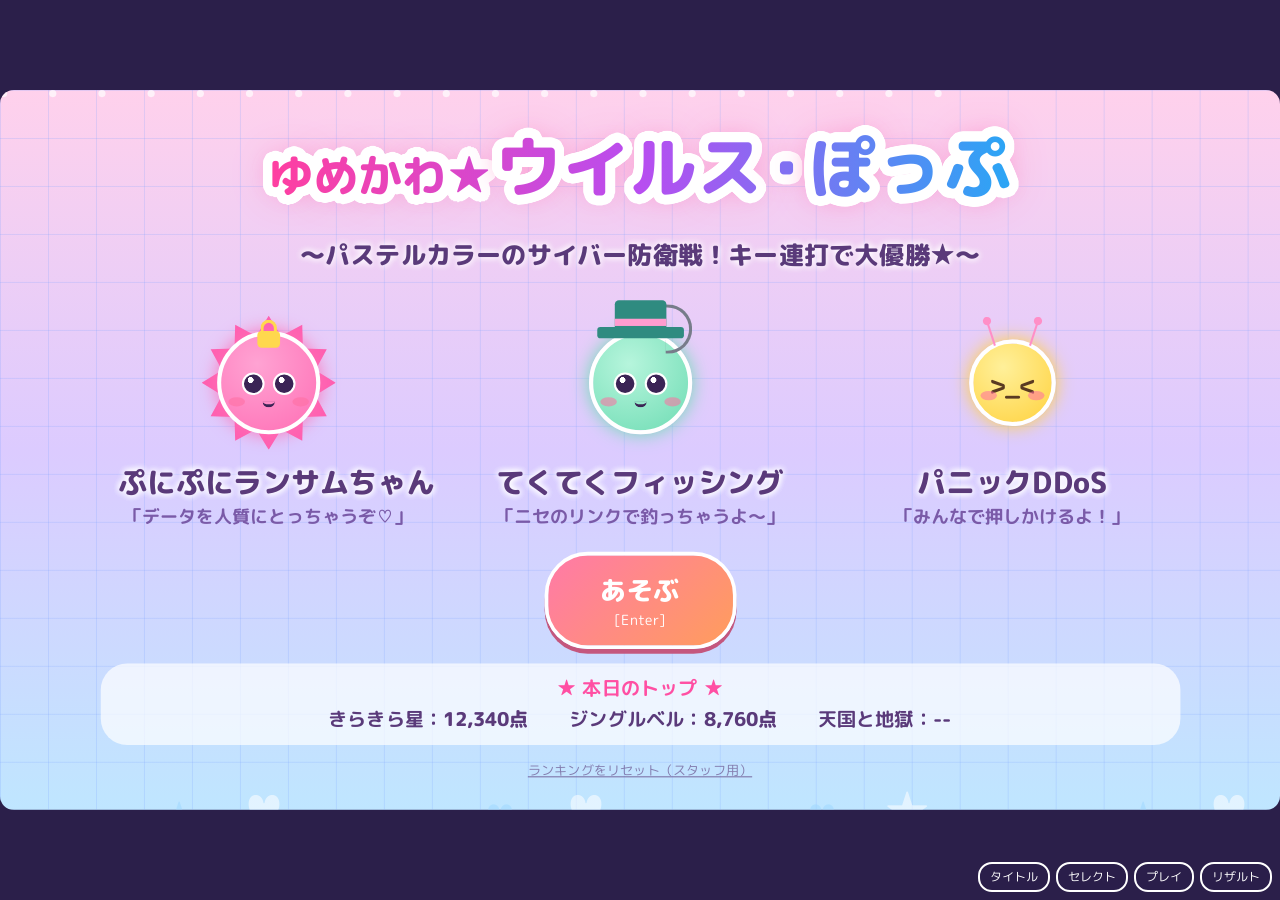
==== index.html @ fe8aefcf "indexのミスを修正しました" ====
<!DOCTYPE html>
<!--
  ============================================================
  ゆめかわ★ウイルス・ぽっぷ　画面モックアップ（動かない見本）
  ------------------------------------------------------------
  ・4つの画面（タイトル／セレクト／プレイ／リザルト）の骨組み。表示するのは1つだけ（class="on" の画面）。
  ・画面の id は仕様書 10.3 のとおり。担当ごとのファイルは仕様書 2.2 を参照。
  ・左上の【仮】ボタンで、画面を見比べられる（本番では screens.js が画面を切り替える）。
  ・プレイ画面の中身は見本（固定の絵）。本番では中山さんの view.js / game.js が作る。
  ・キャラ（ウイルス3体）は全画面で同じ形。HTMLの形と見た目は chara.css を参照。
  ============================================================
-->
<html lang="ja"><head><meta charset="utf-8"><meta name="viewport" content="width=device-width,initial-scale=1">
<title>ゆめかわ★ウイルス・ぽっぷ（モックアップ）</title>
<link rel="stylesheet" href="chara.css">
<link rel="stylesheet" href="style.css">
<link rel="stylesheet" href="result.css">
</head><body>

<!-- 【仮】モックアップ確認用の切り替えボタン（本番では削除） -->
<div id="mockbar">
 <button data-go="title">タイトル</button><button data-go="select">セレクト</button><button data-go="play">プレイ</button><button data-go="result">リザルト</button>
</div>

<!-- #app（外枠）の中に #stage（舞台 1067×600）があり、その中に4つの画面が重なっている -->
<div id="app"><div id="stage">

<!-- 背景に浮かぶハート・星（全画面共通。個々の要素は screens.js が作る） -->
<div id="fl"></div>

<!-- タイトル画面：最初に表示される。Enter／あそぶボタンでセレクト画面へ -->
<section id="title" class="scr on">
 <div class="ttl"><span class="bk" aria-hidden="true"><small>ゆめかわ★</small>ウイルス<i>・</i>ぽっぷ</span><span class="fr"><small>ゆめかわ★</small>ウイルス<i>・</i>ぽっぷ</span></div>
 <p class="sub2">〜パステルカラーのサイバー防衛戦！キー連打で大優勝★〜</p>
 <div class="chars">
  <div class="cc"><div class="ch"><i class="stars"></i><div class="fc c0"><i class="lk"></i><i class="e"></i><i class="e r"></i><i class="bl"></i><i class="bl r"></i><i class="m"></i></div></div>
   <div class="nm">ぷにぷにランサムちゃん</div><div class="qt">「データを人質にとっちゃうぞ♡」</div></div>
  <div class="cc"><div class="ch"><div class="fc c1"><i class="hk"></i><i class="cr"></i><i class="br"></i><i class="e"></i><i class="e r"></i><i class="bl"></i><i class="bl r"></i><i class="m"></i></div></div>
   <div class="nm">てくてくフィッシング</div><div class="qt">「ニセのリンクで釣っちゃうよ〜」</div></div>
  <div class="cc"><div class="ch"><div class="fc c2"><i class="an"></i><i class="an r"></i><i class="xx">&gt;_&lt;</i><i class="bl"></i><i class="bl r"></i></div></div>
   <div class="nm">パニックDDoS</div><div class="qt">「みんなで押しかけるよ！」</div></div>
 </div>
 <button class="btn hot" id="go">あそぶ <small>[Enter]</small></button>
 <!-- 本日のトップ：曲ごとに1行。記録がない曲は「--」（以下は見本の数字） -->
 <div id="today">
  <h3>★ 本日のトップ ★</h3>
  <div class="tr"><span>きらきら星：<em>12,340点</em></span><span>ジングルベル：<em>8,760点</em></span><span>天国と地獄：<em>--</em></span></div>
 </div>
 <button class="sm" id="rst">ランキングをリセット（スタッフ用）</button>
</section>

<!-- 曲選択画面：曲カード（#cards）は SONGS から自動で作る予定。以下は見本 -->
<section id="select" class="scr">
 <button class="back" id="sback">← タイトルへ <small>[Esc]</small></button>
 <h2 class="hd">きょくをえらんでね</h2>
 <div id="cards">
  <div class="card on" data-i="0">
   <div class="scn"><b style="background:#3fbf7f">1</b>きらきら星</div>
   <div class="slot"><div class="ch"><div class="fc c2"><i class="an"></i><i class="an r"></i><i class="xx">&gt;_&lt;</i><i class="bl"></i><i class="bl r"></i></div></div></div>
   <div class="srow"><span class="sstar" style="color:#3fbf7f">★☆☆☆☆</span><span class="slb" style="background:#3fbf7f">やさしい</span></div>
   <div class="sinfo">2レーン／約29秒</div>
   <div class="skey">キー：F J</div>
  </div>
  <div class="card" data-i="1">
   <div class="scn"><b style="background:#e0a000">2</b>ジングルベル</div>
   <div class="slot"><div class="ch"><div class="fc c1 santa"><i class="hk"></i><i class="cr"></i><i class="br"></i><i class="e"></i><i class="e r"></i><i class="bl"></i><i class="bl r"></i><i class="m"></i></div></div></div>
   <div class="srow"><span class="sstar" style="color:#e0a000">★★★☆☆</span><span class="slb" style="background:#e0a000">ふつう</span></div>
   <div class="sinfo">4レーン／約40秒</div>
   <div class="skey">キー：D F J K</div>
  </div>
  <div class="card" data-i="2">
   <div class="scn"><b style="background:#ff3b6b">3</b>天国と地獄</div>
   <div class="slot"><div class="ch"><i class="stars"></i><div class="fc c0"><i class="lk"></i><i class="e"></i><i class="e r"></i><i class="bl"></i><i class="bl r"></i><i class="m"></i></div></div></div>
   <div class="srow"><span class="sstar" style="color:#ff3b6b">★★★★★</span><span class="slb" style="background:#ff3b6b">げきむず</span></div>
   <div class="sinfo">4レーン／約42秒</div>
   <div class="skey">キー：D F J K</div>
  </div>
 </div>
 <div class="tip">上から落ちてくるウイルスが、下のラインに重なった瞬間にキーを叩いて撃退！<br>見逃すとサーバーHP（ハート）が減るよ。0になったらサーバーダウン…！</div>
 <p class="hint">← → で選んで Enter ／ <kbd>1</kbd>〜<kbd>3</kbd>キーですぐスタート（Esc：タイトルへ）</p>
</section>

<!-- プレイ画面：レーンとウイルス（#lanes, #field）と、スコアなどの表示（#hud）。以下は見本（固定の絵） -->
<div id="play" class="scr">
 <div id="lanes">
  <div class="jl"></div>
  <div class="lane" style="left:313.5px"></div>
  <div class="rc" style="left:328.5px;--c:#ff8fc7"></div>
  <div class="kl" style="left:340.5px">D</div>
  <div class="lane" style="left:423.5px"></div>
  <div class="rc f" style="left:438.5px;--c:#4fd8ff"></div>
  <div class="kl" style="left:450.5px">F</div>
  <div class="lane" style="left:533.5px"></div>
  <div class="rc" style="left:548.5px;--c:#9ff2d0"></div>
  <div class="kl" style="left:560.5px">J</div>
  <div class="lane" style="left:643.5px"></div>
  <div class="rc" style="left:658.5px;--c:#ffe66b"></div>
  <div class="kl" style="left:670.5px">K</div>
 </div>
 <div id="field">
  <!-- ウイルス1体＝ .v（位置）の中に、タイトル画面と同じキャラ（.ch）を入れる。view.js の mkVirus が作る -->
  <div class="v" style="transform:translate(368.5px,150px)"><div class="ch"><i class="stars"></i><div class="fc c0"><i class="lk"></i><i class="e"></i><i class="e r"></i><i class="bl"></i><i class="bl r"></i><i class="m"></i></div></div></div>
  <div class="v" style="transform:translate(478.5px,330px)"><div class="ch"><div class="fc c1"><i class="hk"></i><i class="cr"></i><i class="br"></i><i class="e"></i><i class="e r"></i><i class="bl"></i><i class="bl r"></i><i class="m"></i></div></div></div>
  <div class="v" style="transform:translate(588.5px,90px)"><div class="ch"><div class="fc c2"><i class="an"></i><i class="an r"></i><i class="xx">&gt;_&lt;</i><i class="bl"></i><i class="bl r"></i></div></div></div>
  <div class="v" style="transform:translate(698.5px,250px)"><div class="ch"><i class="stars"></i><div class="fc c0"><i class="lk"></i><i class="e"></i><i class="e r"></i><i class="bl"></i><i class="bl r"></i><i class="m"></i></div></div></div>
  <div class="v" style="transform:translate(368.5px,440px)"><div class="ch"><div class="fc c1"><i class="hk"></i><i class="cr"></i><i class="br"></i><i class="e"></i><i class="e r"></i><i class="bl"></i><i class="bl r"></i><i class="m"></i></div></div></div>
 </div>
 <div id="hud">
  <div class="hp1" id="hl">
   <div id="sn">天国と地獄</div>
   <div class="lb">SCORE</div><div id="sc">12,340</div>
   <div id="cb">12 COMBO</div>
  </div>
  <div class="hp1" id="hr">
   <div id="hpl">サーバーHP</div>
   <div id="hp"><i>♥</i><i>♥</i><i>♥</i><i>♥</i><i>♥</i><i>♥</i><i>♥</i><i class="off">♥</i><i class="off">♥</i><i class="off">♥</i></div>
   <div id="tm">のこり 0:22</div>
   <div id="bar"><i id="bi" style="width:45%"></i></div>
  </div>
  <div id="jd" style="color:#ff4fa3">大優勝！</div>
  <div id="rd"></div>
  <div class="esc">Esc：やめる</div>
 </div>
</div>

<!-- リザルト画面：左に認定証（.cert）と豆知識（#tip）、右にランキング（#rl）。見た目は result.css -->
<section id="result" class="scr">
 <button class="back" id="rback">← タイトルへ</button>
 <div class="rleft">
  <div class="cert"><div class="in">
   <h2>ゆめかわサイバーアナリスト認定証</h2>
   <p id="rn">天国と地獄</p>
   <div class="rank" id="rk">ランク S</div>
   <p id="rcm">超大優勝★</p>
   <p id="rt">防衛率 98%</p>
   <p id="rs">スコア 12,340 点</p>
   <p id="rm">最大コンボ 41</p>
   <div class="ft">
    <div class="deco"><div class="slot"><div class="ch"><i class="stars"></i><div class="fc c0"><i class="lk"></i><i class="e"></i><i class="e r"></i><i class="bl"></i><i class="bl r"></i><i class="m"></i></div></div></div><div class="slot"><div class="ch"><div class="fc c1"><i class="hk"></i><i class="cr"></i><i class="br"></i><i class="e"></i><i class="e r"></i><i class="bl"></i><i class="bl r"></i><i class="m"></i></div></div></div><div class="slot"><div class="ch"><div class="fc c2"><i class="an"></i><i class="an r"></i><i class="xx">&gt;_&lt;</i><i class="bl"></i><i class="bl r"></i></div></div></div></div>
    <div class="stamp">認定</div>
   </div>
   <p id="rday">2026年10月8日　学園祭サイバー防衛本部</p>
  </div></div>
  <!-- 【できれば】豆知識：tips.js の TIPS から1つを選んで表示する（仕様書 3.5、8.4） -->
  <div id="tip"><h3>💡 セキュリティ豆知識</h3><p id="tipt">パスワードは、サイトごとに別のものにしよう。1つもれても、ほかのサイトは守れるよ。</p></div>
 </div>
 <div class="rside">
  <h2 id="rh">防衛成功！</h2>
  <div class="rlbox">
   <h3>この曲のランキング</h3>
   <ol id="rl">
    <li><b>1</b><span class="rnm">ぽっぷ</span><span>12,880点</span><span>99%</span></li>
    <li><b>2</b><span class="rnm">ゆめかわ</span><span>12,500点</span><span>98%</span></li>
    <li class="me"><b>3</b><span class="rnm"><input id="nm" maxlength="6" placeholder="なまえ" value="みゆ"></span><span>12,340点</span><span>98%</span></li>
    <li><b>4</b><span class="rnm">ななし</span><span>11,020点</span><span>95%</span></li>
    <li><b>5</b><span class="rnm">みく</span><span>9,870点</span><span>90%</span></li>
    <li><b>6</b><span class="rnm">ウイルス</span><span>8,120点</span><span>84%</span></li>
    <li><b>7</b><span class="rnm">ななし</span><span>7,400点</span><span>80%</span></li>
    <li><b>8</b><span class="rnm">たろう</span><span>6,500点</span><span>72%</span></li>
    <li><b>9</b><span class="rnm">ななし</span><span>5,210点</span><span>66%</span></li>
    <li><b>10</b><span class="rnm">はな</span><span>4,030点</span><span>58%</span></li>
   </ol>
   <!-- 【できれば】名前の入力：10位以内に入ったときだけ表示する（仕様書 3.5） -->
   <p id="nmh">ランクイン！ なまえを入れて Enter（6文字まで）<br>そのまま Enter で「ななし」になるよ</p>
  </div>
  <div class="row">
   <button class="btn hot" id="again">もういちどあそぶ <small>[Enter]</small></button>
   <button class="btn" id="home">きょくをえらぶ <small>[Esc]</small></button>
  </div>
  <p class="snap">スマホで撮って記念にしてね📷</p>
 </div>
</section>

</div></div>

<!-- JavaScript：読み込む順番は仕様書 2.2 のとおり（screens.js が最後） -->
<script src="charts.js"></script>
<script src="ranking.js"></script>
<script src="tips.js"></script>
<script src="audio.js"></script>
<script src="view.js"></script>
<script src="game.js"></script>
<script src="screens.js"></script>
</body></html>
---- chara.css ----
/* ============================================================
   chara.css（松井）　キャラ（ウイルス3体）の見た目。全画面で共通
   ------------------------------------------------------------
   ・タイトル、セレクト、プレイ、リザルトの4画面で、同じキャラを使う（仕様書 6章）。
   ・HTMLの形（3種類とも、この形をコピーして使う）：
       ランサムちゃん：<div class="ch"><i class="stars"></i><div class="fc c0"><i class="lk"></i><i class="e"></i><i class="e r"></i><i class="bl"></i><i class="bl r"></i><i class="m"></i></div></div>
       フィッシング　：<div class="ch"><div class="fc c1"><i class="hk"></i><i class="cr"></i><i class="br"></i><i class="e"></i><i class="e r"></i><i class="bl"></i><i class="bl r"></i><i class="m"></i></div></div>
       DDoS　　　　　：<div class="ch"><div class="fc c2"><i class="an"></i><i class="an r"></i><i class="xx">&gt;_&lt;</i><i class="bl"></i><i class="bl r"></i></div></div>
       ※ フィッシングは class="fc c1 santa" にすると、サンタの帽子になる。
   ・大きさは --s（倍率）で変える。.ch は 130×130 の箱で、その中心に顔が来る。
   ・※ キャラの部品のクラス名（.e .bl .m .lk .cr .br .hk .an .xx）は、他の場所では使わない（見た目が混ざる）。
   ============================================================ */

/* キャラ1体の箱（130×130）。中心に顔を置き、上下にゆらゆら動く（bob）。--s で大きさを変える */
.ch{--s:1;position:relative;width:130px;height:130px;display:grid;place-items:center;scale:var(--s);animation:bob 2.4s ease-in-out infinite}
@keyframes bob{50%{transform:translateY(-8px)}}

/* 小さく並べるとき用の枠（セレクト画面のカード、認定証の飾り）。--w が枠の大きさ。中の .ch を枠の中心に置く */
.slot{--w:76px;position:relative;flex:none;width:var(--w);height:var(--w)}
.slot .ch{position:absolute;left:50%;top:50%;margin:-65px 0 0 -65px}

/* 顔の共通部分（丸・白い縁・光）。色は .c0 .c1 .c2 の --c1 --c2 で変える。中の i 要素が目・ほほ・口になる */
.fc{position:relative;width:100px;height:100px;border-radius:50%;border:4px solid #fff;background:radial-gradient(circle at 38% 30%,var(--c1),var(--c2));box-shadow:0 0 18px var(--c2)}
.fc i{position:absolute;display:block;font-style:normal}
.fc .e{top:36px;left:20px;width:22px;height:22px;border-radius:50%;border:2px solid #fff;background:radial-gradient(circle at 36% 30%,#fff 0 16%,transparent 18%),#3b2455}
.fc .e.r{left:auto;right:20px}
.fc .bl{top:60px;left:7px;width:16px;height:9px;border-radius:50%;background:rgba(255,110,160,.55)}
.fc .bl.r{left:auto;right:7px}
.fc .m{left:50%;top:64px;width:12px;height:6px;margin-left:-6px;border-bottom:3px solid #3b2455;border-radius:0 0 12px 12px}
.c0{--c1:#ffa3d3;--c2:#ff6fb5}.c1{--c1:#b6f5dc;--c2:#6fdcb4}.c2{--c1:#fff09a;--c2:#ffd23f}

/* ランサムちゃん：後ろのトゲ（星形）と、頭の上の鍵 */
.stars{position:absolute;left:50%;top:50%;width:130px;height:130px;margin:-65px 0 0 -65px;background:#ff5fb0;animation:spin 14s linear infinite;
  clip-path:polygon(100.0% 50.0%,84.8% 59.3%,93.3% 75.0%,75.5% 75.5%,75.0% 93.3%,59.3% 84.8%,50.0% 100.0%,40.7% 84.8%,25.0% 93.3%,24.5% 75.5%,6.7% 75.0%,15.2% 59.3%,0.0% 50.0%,15.2% 40.7%,6.7% 25.0%,24.5% 24.5%,25.0% 6.7%,40.7% 15.2%,50.0% 0.0%,59.3% 15.2%,75.0% 6.7%,75.5% 24.5%,93.3% 25.0%,84.8% 40.7%)}
@keyframes spin{to{transform:rotate(360deg)}}
.lk{left:50%;top:-4px;width:22px;height:16px;margin-left:-11px;background:#ffd84d;border-radius:4px}
.lk::before{content:"";position:absolute;left:3px;top:-11px;width:10px;height:11px;border:3px solid #ffd84d;border-bottom:0;border-radius:8px 8px 0 0}

/* フィッシング：帽子（.cr 上の部分、.br つば）と、釣り針（.hk） */
.cr{left:50%;top:-34px;width:50px;height:30px;margin-left:-25px;background:#2f8b80;border-radius:4px 4px 0 0}
.cr::after{content:"";position:absolute;left:0;right:0;bottom:5px;height:7px;background:#ff9ccf}
.br{left:50%;top:-8px;width:84px;height:11px;margin-left:-42px;background:#2f8b80;border-radius:3px}
.hk{left:50%;top:-30px;margin-left:24px;width:26px;height:48px;border:3px solid #777c8a;border-left:0;border-radius:0 24px 24px 0}

/* フィッシングの季節の帽子：.fc に santa を足すと、帽子がサンタの帽子になる（ジングルベルのカードと、ジングルベルのプレイ中に使う） */
.santa .br{top:-2px;box-shadow:0 2px 3px rgba(150,40,80,.25);width:88px;height:14px;margin-left:-44px;background:#fff;border-radius:8px}
.santa .cr{top:-36px;width:56px;height:38px;margin-left:-30px;background:linear-gradient(#ff6f8e,#e8335a);border-radius:0;clip-path:polygon(0 100%,100% 100%,75% 0)}
.santa .cr::after{display:none}
.santa .br::after{content:"";position:absolute;left:49px;top:-41px;width:14px;height:14px;border-radius:50%;background:#fff}

/* DDoS：少し小さい顔、触角（.an）、＞_＜の顔（.xx） */
.c2.fc{width:84px;height:84px}
.an{top:-22px;left:20px;width:2px;height:24px;background:#ff8fc7;transform-origin:bottom;transform:rotate(-18deg)}
.an::before{content:"";position:absolute;left:-3px;top:-5px;width:8px;height:8px;border-radius:50%;background:#ff8fc7}
.an.r{left:auto;right:20px;transform:rotate(18deg)}
.xx{left:0;right:0;top:22px;text-align:center;font-size:24px;font-weight:900;color:#5a3a22}
.c2.fc .bl{top:46px}
---- style.css ----
/* ============================================================
   style.css（松井）　全体・タイトル・曲選択・プレイ画面の見た目
   ------------------------------------------------------------
   ・リザルト画面（認定証）の見た目は result.css（岡野）に書く。
   ・元になったのは index_3songs.html の <style>。
   ============================================================ */
/* フォント：丸ゴシックの「M PLUS Rounded 1c」を fonts/ に同梱（ネットなしでも表示できる。ライセンスは fonts/OFL.txt）。
   太さは3種類：400（ふつう）、700（太字）、800（極太。900を指定したときもこれを使う） */
@font-face{font-family:"Yumekawa";src:url(fonts/MPLUSRounded1c-Regular.woff2) format("woff2");font-weight:400}
@font-face{font-family:"Yumekawa";src:url(fonts/MPLUSRounded1c-Bold.woff2) format("woff2");font-weight:700}
@font-face{font-family:"Yumekawa";src:url(fonts/MPLUSRounded1c-ExtraBold.woff2) format("woff2");font-weight:800 900}
/* CSS変数：よく使う色を名前で登録（--pk=ピンク、--bl=水色、--ink=文字色、--hy=判定ラインの高さ） */
:root{--pk:#ff8fc7;--bl:#4fd8ff;--ink:#5a3a7a;--hy:500px}
*{box-sizing:border-box}
/* ページ全体：余白をなくし、画面いっぱいに。body は grid で中身を中央に置く */
html,body{margin:0;height:100%;background:#2b1f4a;font-family:"Yumekawa","Hiragino Maru Gothic ProN","Yu Gothic UI",Meiryo,sans-serif;color:var(--ink)}
body{display:grid;place-items:center}
/* #app：ゲーム全体の外枠。大きさは JavaScript の fit() が、画面に合わせて設定する */
#app{position:relative;overflow:hidden;border-radius:14px}
/* #stage：ゲームの「舞台」。内部サイズは 1067×600（16:9）で作り、transform:scale() で画面に合わせて拡大縮小する。font-size は文字サイズの基準 */
#stage{position:absolute;left:0;top:0;width:1067px;height:600px;transform-origin:0 0;font-size:18px;overflow:hidden;background:linear-gradient(rgba(120,160,255,.22) 1px,transparent 1px) 0 0/40px 40px,linear-gradient(90deg,rgba(120,160,255,.22) 1px,transparent 1px) 0 0/40px 40px,linear-gradient(180deg,#ffd1ec,#dccbff 50%,#bfe6ff)}
/* --- ゲーム画面 --- */
/* 背景のキラキラ（小さな白い点）。fall アニメーションで上から下へ流れ続ける */
.spk{position:absolute;width:6px;height:6px;border-radius:50%;background:#fff;opacity:.7;animation:fall linear infinite}
@keyframes fall{from{transform:translateY(-10px)}to{transform:translateY(610px)}}
/* レーン（ウイルスが落ちる縦の帯）。水色の縦線で区切る */
.lane{position:absolute;top:0;bottom:0;width:110px;background:rgba(255,255,255,.38);border:0 solid #6fd8ff;border-width:0 2px;box-shadow:0 0 10px rgba(111,216,255,.6)}
/* 判定ライン（ピンクの横線）と、判定リング（レーンごとの色の輪）。押したとき .f が付くと、色で塗りつぶされて大きくなる */
.jl{position:absolute;left:313px;width:441px;top:calc(var(--hy) - 3px);height:6px;border-radius:3px;background:#ff66b0;box-shadow:0 0 8px #ff66b0}
.rc{position:absolute;top:calc(var(--hy) - 40px);left:15px;width:80px;height:80px;border-radius:50%;border:6px solid var(--c);background:transparent;box-shadow:0 0 8px var(--c)}
.rc.f{background:var(--c);transform:scale(1.15)}
/* 押すキーの名前（判定リングの下の白い札） */
.kl{position:absolute;top:calc(var(--hy) + 52px);width:56px;height:36px;border-radius:12px;background:#fff;font-size:24px;font-weight:800;line-height:36px;text-align:center;color:#6a3fb0}
.esc{position:absolute;left:20px;bottom:10px;font-size:14px;font-weight:700;color:#7a5aa8}
/* HUD：左の札（曲名・スコア・コンボ）と、右の札（サーバーHP・のこり時間） */
#hud{position:absolute;inset:0;pointer-events:none;font-weight:800}
.hp1{position:absolute;padding:12px 18px;border-radius:22px;background:rgba(255,255,255,.75);text-align:center}
#hl{left:16px;top:16px;width:215px}
#hr{right:16px;top:16px;width:235px}
#sn{font-size:16px;color:#8a5cf0}
.lb{font-size:15px;color:#ff4fa3;margin-top:6px}
#sc{font-size:34px;line-height:1.1;color:#3b2455}
#cb{font-size:20px;color:#6a3fb0;margin-top:4px}
#hpl{font-size:16px;color:#ff4fa3}
#hp{display:grid;grid-template-columns:repeat(5,1fr);margin:4px 0;font-size:30px;line-height:1.15;color:#ff4fa3}
#hp i{font-style:normal}
#hp i.off{color:rgba(255,160,200,.35)}
#tm{font-size:20px;color:#3b2455}
#bar{height:12px;margin-top:6px;border-radius:6px;background:rgba(180,150,230,.3);overflow:hidden}
#bar i{display:block;height:100%;width:0;border-radius:6px;background:#8a5cf0}
/* 判定テキスト（大優勝！など）。普段は透明。.pop クラスが付くと pop アニメーションで上に浮かんで消える */
#jd{position:absolute;left:0;right:0;top:250px;text-align:center;font-size:44px;opacity:0;text-shadow:3.0px 0.0px 0 #fff,2.9px 0.8px 0 #fff,2.6px 1.5px 0 #fff,2.1px 2.1px 0 #fff,1.5px 2.6px 0 #fff,0.8px 2.9px 0 #fff,0.0px 3.0px 0 #fff,-0.8px 2.9px 0 #fff,-1.5px 2.6px 0 #fff,-2.1px 2.1px 0 #fff,-2.6px 1.5px 0 #fff,-2.9px 0.8px 0 #fff,-3.0px 0.0px 0 #fff,-2.9px -0.8px 0 #fff,-2.6px -1.5px 0 #fff,-2.1px -2.1px 0 #fff,-1.5px -2.6px 0 #fff,-0.8px -2.9px 0 #fff,-0.0px -3.0px 0 #fff,0.8px -2.9px 0 #fff,1.5px -2.6px 0 #fff,2.1px -2.1px 0 #fff,2.6px -1.5px 0 #fff,2.9px -0.8px 0 #fff}
#jd.pop{animation:pop .6s ease-out}
@keyframes pop{from{opacity:1;transform:translateY(0)}to{opacity:0;transform:translateY(-24px)}}
#rd{position:absolute;left:0;right:0;top:290px;text-align:center;font-size:30px;text-shadow:0 0 4px #fff,0 0 4px #fff}
/* ヒット演出の粒。--dx / --dy（飛ぶ距離）を JavaScript から渡し、burst アニメーションで広がって消える */
.p{position:absolute;width:10px;height:10px;border-radius:50%;background:var(--c);animation:burst .5s ease-out forwards}
@keyframes burst{to{transform:translate(var(--dx),var(--dy)) scale(.2);opacity:0}}
/* --- プレイ画面のウイルス --- */
/* ウイルス1体分の入れ物。大きさ0の点にして、位置は transform:translate() で動かす（view.js の mkVirus が作る）。
   中身はタイトル画面と同じキャラ（chara.css）。.ch（130×130）を点の中心に置き、--s で小さくする */
.v{position:absolute;left:0;top:0;width:0;height:0;will-change:transform}
.v .ch{position:absolute;left:-65px;top:-65px;--s:.62}
/* --- 画面 --- */
/* 画面（タイトル／リザルト）の共通スタイル。普段は display:none で隠し、.on が付いた画面だけ表示する（show() が切り替える） */
.scr{position:absolute;inset:0;display:none;flex-direction:column;align-items:center;justify-content:center;gap:11px;text-align:center;z-index:1}
.scr.on{display:flex}
h1{margin:0;font-size:47px;line-height:1.1;color:#fff;-webkit-text-stroke:3px var(--pk);paint-order:stroke fill;text-shadow:4px 4px 0 var(--bl)}
p{margin:0}.sub{font-weight:700}
.row{display:flex;gap:18px;align-items:stretch;justify-content:center}
/* ボタンの見た目（ピンクのグラデーション）。.hot を付けるとオレンジ系になる */
.btn{font:inherit;font-weight:800;color:#fff;border:3px solid #fff;border-radius:36px;padding:12px 22px;cursor:pointer;background:linear-gradient(135deg,var(--pk),#c7a6ff);box-shadow:0 4px 0 #c46fa3}
.btn.hot{background:linear-gradient(135deg,#ff7aa8,#ff9d5c);box-shadow:0 4px 0 #c4577e}
.btn small{display:block;font-weight:500;font-size:12px}
.btn:hover,.btn:focus-visible{transform:translateY(-2px);outline:3px solid var(--bl)}
.sm{font:inherit;font-size:11px;background:none;border:0;color:var(--ink);opacity:.6;cursor:pointer;text-decoration:underline}
kbd{display:inline-block;min-width:28px;padding:1px 7px;border-radius:7px;background:#fff;border:2px solid var(--pk);font:inherit;font-weight:800}

/* --- 画面の出し分け（プレイ画面も .scr の仲間にして、.on が付いた画面だけ表示する） --- */
#play{display:none;background:none}
#play.on{display:block}

/* --- 曲選択画面（#select） --- */
.hd{margin:0;font-size:40px;font-weight:900;color:#ff4fa3;text-shadow:5.0px 0.0px 0 #fff,5.0px 0.6px 0 #fff,4.9px 1.1px 0 #fff,4.7px 1.7px 0 #fff,4.5px 2.2px 0 #fff,4.2px 2.7px 0 #fff,3.9px 3.1px 0 #fff,3.5px 3.5px 0 #fff,3.1px 3.9px 0 #fff,2.7px 4.2px 0 #fff,2.2px 4.5px 0 #fff,1.7px 4.7px 0 #fff,1.1px 4.9px 0 #fff,0.6px 5.0px 0 #fff,0.0px 5.0px 0 #fff,-0.6px 5.0px 0 #fff,-1.1px 4.9px 0 #fff,-1.7px 4.7px 0 #fff,-2.2px 4.5px 0 #fff,-2.7px 4.2px 0 #fff,-3.1px 3.9px 0 #fff,-3.5px 3.5px 0 #fff,-3.9px 3.1px 0 #fff,-4.2px 2.7px 0 #fff,-4.5px 2.2px 0 #fff,-4.7px 1.7px 0 #fff,-4.9px 1.1px 0 #fff,-5.0px 0.6px 0 #fff,-5.0px 0.0px 0 #fff,-5.0px -0.6px 0 #fff,-4.9px -1.1px 0 #fff,-4.7px -1.7px 0 #fff,-4.5px -2.2px 0 #fff,-4.2px -2.7px 0 #fff,-3.9px -3.1px 0 #fff,-3.5px -3.5px 0 #fff,-3.1px -3.9px 0 #fff,-2.7px -4.2px 0 #fff,-2.2px -4.5px 0 #fff,-1.7px -4.7px 0 #fff,-1.1px -4.9px 0 #fff,-0.6px -5.0px 0 #fff,-0.0px -5.0px 0 #fff,0.6px -5.0px 0 #fff,1.1px -4.9px 0 #fff,1.7px -4.7px 0 #fff,2.2px -4.5px 0 #fff,2.7px -4.2px 0 #fff,3.1px -3.9px 0 #fff,3.5px -3.5px 0 #fff,3.9px -3.1px 0 #fff,4.2px -2.7px 0 #fff,4.5px -2.2px 0 #fff,4.7px -1.7px 0 #fff,4.9px -1.1px 0 #fff,5.0px -0.6px 0 #fff,0 0 14px #ff8fc7}

/* --- タイトル画面の「本日のトップ」（#today）：曲ごとに1行 --- */
#today{width:900px;padding:8px 24px 10px;border-radius:22px;background:rgba(255,255,255,.7);font-size:16px;font-weight:700;line-height:1.5;color:var(--ink)}
#today h3{margin:0 0 2px;font-size:16px;color:#ff4fa3}
#today .tr{display:flex;justify-content:center;gap:34px}
#today .tr em{font-style:normal;font-weight:900}

/* ここから下はタイトル画面専用のCSS。タイトル文字・キャラ3体・背景の格子など */
/* --- タイトル画面（キャラ紹介デザイン） --- */
#title{justify-content:center;gap:12px}
#title #go{margin-top:6px;padding:12px 44px;font-size:22px}
/* 背景に浮かぶハート・星の置き場。個々の要素は JavaScript が作り、rise アニメーションで上に昇る */
#fl{position:absolute;inset:0;overflow:hidden;pointer-events:none;z-index:0}
#fl i{position:absolute;bottom:-30px;font-style:normal;opacity:.55;animation:rise linear infinite}
@keyframes rise{to{transform:translateY(-660px) rotate(20deg)}}
/* タイトル文字：同じ文字を2枚重ねている。.bk＝白い縁取り＋光（奥）、.fr＝虹色グラデーション（手前）。背景グラデーションを文字の形で切り抜く（background-clip:text） */
.ttl{display:grid;justify-items:center;margin:8px 0 10px;font-size:56px;font-weight:900;line-height:1.2;white-space:nowrap}
.ttl span{grid-area:1/1}
.ttl small{font-size:.66em;margin-right:.08em}  /* 「ゆめかわ★」は枕詞なので小さく */
.ttl i{font-style:normal;margin:0 -.16em}       /* 「・」の両側を詰めて、「ウイルス・ぽっぷ」をひとまとまりに */
.ttl .bk{color:#fff;text-shadow:8.0px 0.0px 0 #fff,7.9px 0.9px 0 #fff,7.8px 1.8px 0 #fff,7.6px 2.6px 0 #fff,7.2px 3.5px 0 #fff,6.8px 4.3px 0 #fff,6.3px 5.0px 0 #fff,5.7px 5.7px 0 #fff,5.0px 6.3px 0 #fff,4.3px 6.8px 0 #fff,3.5px 7.2px 0 #fff,2.6px 7.6px 0 #fff,1.8px 7.8px 0 #fff,0.9px 7.9px 0 #fff,0.0px 8.0px 0 #fff,-0.9px 7.9px 0 #fff,-1.8px 7.8px 0 #fff,-2.6px 7.6px 0 #fff,-3.5px 7.2px 0 #fff,-4.3px 6.8px 0 #fff,-5.0px 6.3px 0 #fff,-5.7px 5.7px 0 #fff,-6.3px 5.0px 0 #fff,-6.8px 4.3px 0 #fff,-7.2px 3.5px 0 #fff,-7.6px 2.6px 0 #fff,-7.8px 1.8px 0 #fff,-7.9px 0.9px 0 #fff,-8.0px 0.0px 0 #fff,-7.9px -0.9px 0 #fff,-7.8px -1.8px 0 #fff,-7.6px -2.6px 0 #fff,-7.2px -3.5px 0 #fff,-6.8px -4.3px 0 #fff,-6.3px -5.0px 0 #fff,-5.7px -5.7px 0 #fff,-5.0px -6.3px 0 #fff,-4.3px -6.8px 0 #fff,-3.5px -7.2px 0 #fff,-2.6px -7.6px 0 #fff,-1.8px -7.8px 0 #fff,-0.9px -7.9px 0 #fff,-0.0px -8.0px 0 #fff,0.9px -7.9px 0 #fff,1.8px -7.8px 0 #fff,2.6px -7.6px 0 #fff,3.5px -7.2px 0 #fff,4.3px -6.8px 0 #fff,5.0px -6.3px 0 #fff,5.7px -5.7px 0 #fff,6.3px -5.0px 0 #fff,6.8px -4.3px 0 #fff,7.2px -3.5px 0 #fff,7.6px -2.6px 0 #fff,7.8px -1.8px 0 #fff,7.9px -0.9px 0 #fff,0 0 18px #ff8fc7,0 0 34px #ff8fc7}
.ttl .fr{background:linear-gradient(90deg,#ff3fa0,#b84df0 50%,#2aa6f5);-webkit-background-clip:text;background-clip:text;color:transparent}
.sub2{font-size:21px;font-weight:800;text-shadow:0 0 6px #fff,0 0 6px #fff}
.chars{display:flex;gap:60px;margin-top:14px}
.cc{width:250px}
.cc .ch{--s:.86;margin:0 auto -8px}  /* 題字・サブタイトルとぶつからないよう、少し小さく */
.cc:nth-child(2) .ch{animation-delay:-.8s}.cc:nth-child(3) .ch{animation-delay:-1.6s}
.nm{white-space:nowrap;margin-top:8px;font-size:24px;font-weight:800;text-shadow:0 0 6px #fff,0 0 6px #fff,0 0 6px #fff}
.qt{font-size:15px;font-weight:700;color:#7a5aa8}

/* --- セレクト画面の曲カード（クラス名は s で始める。.cr などはキャラの部品で使っていて、同じ名前だと見た目が混ざってしまう）
   3枚を横に並べる。.on が付いたものが「選んでいる曲」（青い枠で強調）。カードの中は、上から 曲名 → キャラ → 星とラベル → レーン・長さ → キー --- */
#select{gap:22px}
/* --- タイトルへ戻るボタン（セレクト画面とリザルト画面の左上）。.back を付けたボタン --- */
.back{position:absolute;left:16px;top:10px;font:inherit;font-size:14px;font-weight:700;color:var(--ink);padding:3px 14px;border:2px solid #cdb6ff;border-radius:16px;background:rgba(255,255,255,.8);cursor:pointer;z-index:2}
.back:hover,.back:focus-visible{background:#fff;border-color:#6fb3ff;outline:none}
.back small{font-size:11px;font-weight:500;opacity:.7}
.back:disabled{opacity:.4;cursor:default}
#cards{display:flex;gap:32px}
.card{width:286px;padding:18px 20px 20px;display:flex;flex-direction:column;align-items:center;gap:8px;border:3px solid #cdb6ff;border-radius:24px;background:rgba(255,255,255,.72);cursor:pointer}
.card.on{border-color:#6fb3ff;background:#fff;box-shadow:0 0 0 5px rgba(100,170,255,.45)}
.card .slot{--w:100px;margin:12px 0 0}
.card .ch{--s:.72}
.scn{font-size:22px;font-weight:800;display:flex;align-items:center;gap:8px;white-space:nowrap}
.scn b{display:grid;place-items:center;width:28px;height:28px;border-radius:50%;color:#fff;font-size:16px}
.srow{display:flex;align-items:center;gap:10px}
.sstar{font-size:20px;color:#f5a623}
.slb{display:inline-block;white-space:nowrap;padding:1px 14px;border-radius:14px;color:#fff;font-size:15px;font-weight:800}
.sinfo{font-size:15px;font-weight:700}
.skey{margin-top:-4px;font-size:13px;font-weight:700;opacity:.7}
.tip{width:800px;padding:12px 24px;border-radius:20px;background:rgba(255,255,255,.72);font-size:15px;font-weight:700;line-height:1.6}
.hint{font-size:14px;font-weight:700;color:#7a5aa8}

/* ============================================================
   【仮】モックアップ確認用の切り替えボタン（本番では screens.js が画面を切り替えるので、削除する）
   ============================================================ */
#mockbar{position:fixed;right:8px;bottom:8px;z-index:99;display:flex;gap:6px}
#mockbar button{font:inherit;font-size:12px;padding:4px 10px;border:2px solid #fff;border-radius:14px;background:rgba(43,31,74,.85);color:#fff;cursor:pointer}
---- result.css ----
/* ============================================================
   result.css（岡野）　リザルト画面（認定証・ランキング）の見た目
   ------------------------------------------------------------
   ・触るのはこのファイルだけ。HTMLの構造（index.html の #result）は松井が作る。
   ・使える id / class：
       .cert（認定証の枠）、#rn（曲名）、#rk（ランク）、#rcm（ランクのコメント）、#rt（防衛率）、
       #rs（スコア）、#rm（最大コンボ）、.stamp（認定スタンプ）、.slot（キャラの飾りの枠）、#rday（日付）、
       #rh（見出し：防衛成功／サーバーダウン）、#rl（ランキング）、#rl .me（今回の記録の強調）、#again、#home（ボタン）
       【できれば】#nm（名前の入力欄）、#nmh（名前の案内）、#tip（豆知識の枠）、#tipt（豆知識の文）
   ・キャラの飾りは chara.css のキャラを、.slot（小さく並べる枠）に入れて使う。
   ・色の変数（--pk=ピンク、--bl=水色、--ink=文字色）と、.btn は style.css にある。
   ============================================================ */
#result{flex-direction:row;align-items:center;gap:40px;padding:0 50px}
.rleft{display:flex;flex-direction:column;gap:12px;width:440px}
.cert{position:relative;padding:12px;border-radius:26px;background:#fff;box-shadow:0 6px 18px rgba(120,80,170,.25)}
.cert .in{position:relative;padding:14px 20px 12px;border:6px double #ff8fc7;border-radius:18px;text-align:center}
.cert .in::before{content:"";position:absolute;inset:6px;border:2px solid #cdb6ff;border-radius:12px;pointer-events:none}
.cert h2{margin:0;font-size:21px;color:#a24df0}
#rn{margin:2px 0 0;font-size:14px;font-weight:700;color:#8a6aa8}
.rank{margin-top:2px;font-size:72px;font-weight:900;line-height:1.1;color:#ff4fa3;text-shadow:5.0px 0.0px 0 #ffd0ea,5.0px 0.6px 0 #ffd0ea,4.9px 1.1px 0 #ffd0ea,4.7px 1.7px 0 #ffd0ea,4.5px 2.2px 0 #ffd0ea,4.2px 2.7px 0 #ffd0ea,3.9px 3.1px 0 #ffd0ea,3.5px 3.5px 0 #ffd0ea,3.1px 3.9px 0 #ffd0ea,2.7px 4.2px 0 #ffd0ea,2.2px 4.5px 0 #ffd0ea,1.7px 4.7px 0 #ffd0ea,1.1px 4.9px 0 #ffd0ea,0.6px 5.0px 0 #ffd0ea,0.0px 5.0px 0 #ffd0ea,-0.6px 5.0px 0 #ffd0ea,-1.1px 4.9px 0 #ffd0ea,-1.7px 4.7px 0 #ffd0ea,-2.2px 4.5px 0 #ffd0ea,-2.7px 4.2px 0 #ffd0ea,-3.1px 3.9px 0 #ffd0ea,-3.5px 3.5px 0 #ffd0ea,-3.9px 3.1px 0 #ffd0ea,-4.2px 2.7px 0 #ffd0ea,-4.5px 2.2px 0 #ffd0ea,-4.7px 1.7px 0 #ffd0ea,-4.9px 1.1px 0 #ffd0ea,-5.0px 0.6px 0 #ffd0ea,-5.0px 0.0px 0 #ffd0ea,-5.0px -0.6px 0 #ffd0ea,-4.9px -1.1px 0 #ffd0ea,-4.7px -1.7px 0 #ffd0ea,-4.5px -2.2px 0 #ffd0ea,-4.2px -2.7px 0 #ffd0ea,-3.9px -3.1px 0 #ffd0ea,-3.5px -3.5px 0 #ffd0ea,-3.1px -3.9px 0 #ffd0ea,-2.7px -4.2px 0 #ffd0ea,-2.2px -4.5px 0 #ffd0ea,-1.7px -4.7px 0 #ffd0ea,-1.1px -4.9px 0 #ffd0ea,-0.6px -5.0px 0 #ffd0ea,-0.0px -5.0px 0 #ffd0ea,0.6px -5.0px 0 #ffd0ea,1.1px -4.9px 0 #ffd0ea,1.7px -4.7px 0 #ffd0ea,2.2px -4.5px 0 #ffd0ea,2.7px -4.2px 0 #ffd0ea,3.1px -3.9px 0 #ffd0ea,3.5px -3.5px 0 #ffd0ea,3.9px -3.1px 0 #ffd0ea,4.2px -2.7px 0 #ffd0ea,4.5px -2.2px 0 #ffd0ea,4.7px -1.7px 0 #ffd0ea,4.9px -1.1px 0 #ffd0ea,5.0px -0.6px 0 #ffd0ea}
#rcm{margin:0;font-size:24px;font-weight:900;color:#8a5cf0}
#rt{margin-top:6px;font-size:22px;font-weight:900}
#rs{font-size:20px;font-weight:800}
#rm{font-size:16px;font-weight:700;color:#6a3fb0}
.cert .ft{display:flex;justify-content:space-between;align-items:center;margin-top:4px}
.cert .deco{display:flex;align-items:center;gap:4px}
.cert .slot{--w:60px}
.cert .ch{--s:.46}
.stamp{display:grid;place-items:center;width:68px;height:68px;border:5px double #ee5a95;border-radius:50%;color:#ee5a95;font-size:20px;font-weight:900;transform:rotate(-12deg)}
#rday{margin-top:2px;font-size:13px;font-weight:700;color:#8a6aa8}
.rside{display:flex;flex-direction:column;align-items:center;gap:12px;width:430px}
#rh{margin:0;font-size:40px;font-weight:900;color:#ff4fa3;text-shadow:5.0px 0.0px 0 #fff,5.0px 0.6px 0 #fff,4.9px 1.1px 0 #fff,4.7px 1.7px 0 #fff,4.5px 2.2px 0 #fff,4.2px 2.7px 0 #fff,3.9px 3.1px 0 #fff,3.5px 3.5px 0 #fff,3.1px 3.9px 0 #fff,2.7px 4.2px 0 #fff,2.2px 4.5px 0 #fff,1.7px 4.7px 0 #fff,1.1px 4.9px 0 #fff,0.6px 5.0px 0 #fff,0.0px 5.0px 0 #fff,-0.6px 5.0px 0 #fff,-1.1px 4.9px 0 #fff,-1.7px 4.7px 0 #fff,-2.2px 4.5px 0 #fff,-2.7px 4.2px 0 #fff,-3.1px 3.9px 0 #fff,-3.5px 3.5px 0 #fff,-3.9px 3.1px 0 #fff,-4.2px 2.7px 0 #fff,-4.5px 2.2px 0 #fff,-4.7px 1.7px 0 #fff,-4.9px 1.1px 0 #fff,-5.0px 0.6px 0 #fff,-5.0px 0.0px 0 #fff,-5.0px -0.6px 0 #fff,-4.9px -1.1px 0 #fff,-4.7px -1.7px 0 #fff,-4.5px -2.2px 0 #fff,-4.2px -2.7px 0 #fff,-3.9px -3.1px 0 #fff,-3.5px -3.5px 0 #fff,-3.1px -3.9px 0 #fff,-2.7px -4.2px 0 #fff,-2.2px -4.5px 0 #fff,-1.7px -4.7px 0 #fff,-1.1px -4.9px 0 #fff,-0.6px -5.0px 0 #fff,-0.0px -5.0px 0 #fff,0.6px -5.0px 0 #fff,1.1px -4.9px 0 #fff,1.7px -4.7px 0 #fff,2.2px -4.5px 0 #fff,2.7px -4.2px 0 #fff,3.1px -3.9px 0 #fff,3.5px -3.5px 0 #fff,3.9px -3.1px 0 #fff,4.2px -2.7px 0 #fff,4.5px -2.2px 0 #fff,4.7px -1.7px 0 #fff,4.9px -1.1px 0 #fff,5.0px -0.6px 0 #fff,0 0 12px #ff8fc7}
.rlbox{width:100%;padding:12px 16px 14px;border-radius:22px;background:rgba(255,255,255,.75)}
.rlbox h3{margin:0 0 4px;text-align:center;font-size:17px;color:#ff4fa3}
/* ランキング：1行＝ 順位・名前・スコア・防衛率 */
#rl{margin:0;padding:0;list-style:none;font-size:15px;font-weight:700;line-height:1.55}
#rl li{display:grid;grid-template-columns:2.4em 1fr 6.6em 3.4em;align-items:center;padding:0 8px;border-radius:10px;text-align:right}
#rl li b{text-align:center;color:#a24df0}
#rl .rnm{text-align:left;padding-left:6px}
#rl .me{font-weight:800;color:#e2368a;background:rgba(255,143,199,.2)}
/* 【できれば】名前の入力欄と案内 */
#nm{width:7.5em;padding:0 6px;border:2px solid #ff8fc7;border-radius:8px;font:inherit;color:#e2368a;outline:none}
#nmh{margin-top:6px;font-size:13px;font-weight:700;line-height:1.5;text-align:center;color:#e2368a}
/* 【できれば】豆知識 */
#tip{padding:8px 18px 10px;border-radius:20px;background:rgba(255,255,255,.8);border:2px dashed #9fd8ff;text-align:left}
#tip h3{margin:0;font-size:15px;color:#2a8fd0}
#tipt{font-size:14px;font-weight:700;line-height:1.5}
.snap{font-size:14px;font-weight:700}
#result .row{justify-content:center}
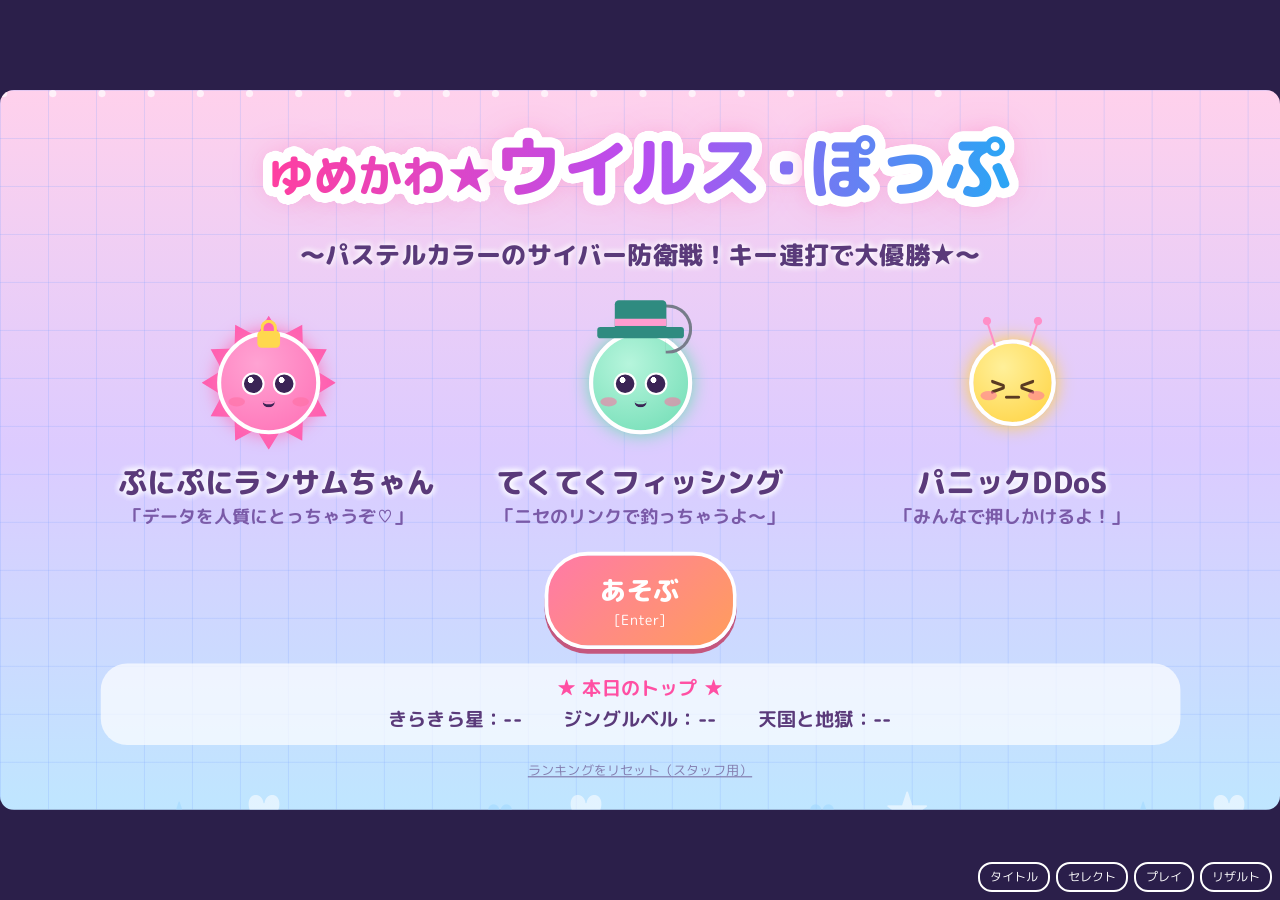
==== commit a2e5a47c: "リザルト画面のランキングに見出しの行を追加しました（index.html）" ====
--- a/index.html
+++ b/index.html
@@ -148,6 +148,8 @@
   <h2 id="rh">防衛成功！</h2>
   <div class="rlbox">
    <h3>この曲のランキング</h3>
+   <!-- ランキングの見出し：列はランキングの行（#rl li）とそろえる。見た目は result.css（岡野）。#rl の中に入れると screens.js が書き直すたびに消えるので、外に置く -->
+   <div id="rlh"><span>順位</span><span>なまえ</span><span>スコア</span><span>防衛率</span></div>
    <ol id="rl">
     <li><b>1</b><span class="rnm">ぽっぷ</span><span>12,880点</span><span>99%</span></li>
     <li><b>2</b><span class="rnm">ゆめかわ</span><span>12,500点</span><span>98%</span></li>
--- a/style.css
+++ b/style.css
@@ -73,6 +73,8 @@
 .btn.hot{background:linear-gradient(135deg,#ff7aa8,#ff9d5c);box-shadow:0 4px 0 #c4577e}
 .btn small{display:block;font-weight:500;font-size:12px}
 .btn:hover,.btn:focus-visible{transform:translateY(-2px);outline:3px solid var(--bl)}
+/* 押せないとき（名前の入力中など）：薄くして、マウスを乗せても浮き上がらない。カーソルは普通の矢印（← タイトルへ の .back:disabled と同じ考え方） */
+.btn:disabled,.btn:disabled:hover{opacity:.4;cursor:default;transform:none;outline:none}
 .sm{font:inherit;font-size:11px;background:none;border:0;color:var(--ink);opacity:.6;cursor:pointer;text-decoration:underline}
 kbd{display:inline-block;min-width:28px;padding:1px 7px;border-radius:7px;background:#fff;border:2px solid var(--pk);font:inherit;font-weight:800}
 
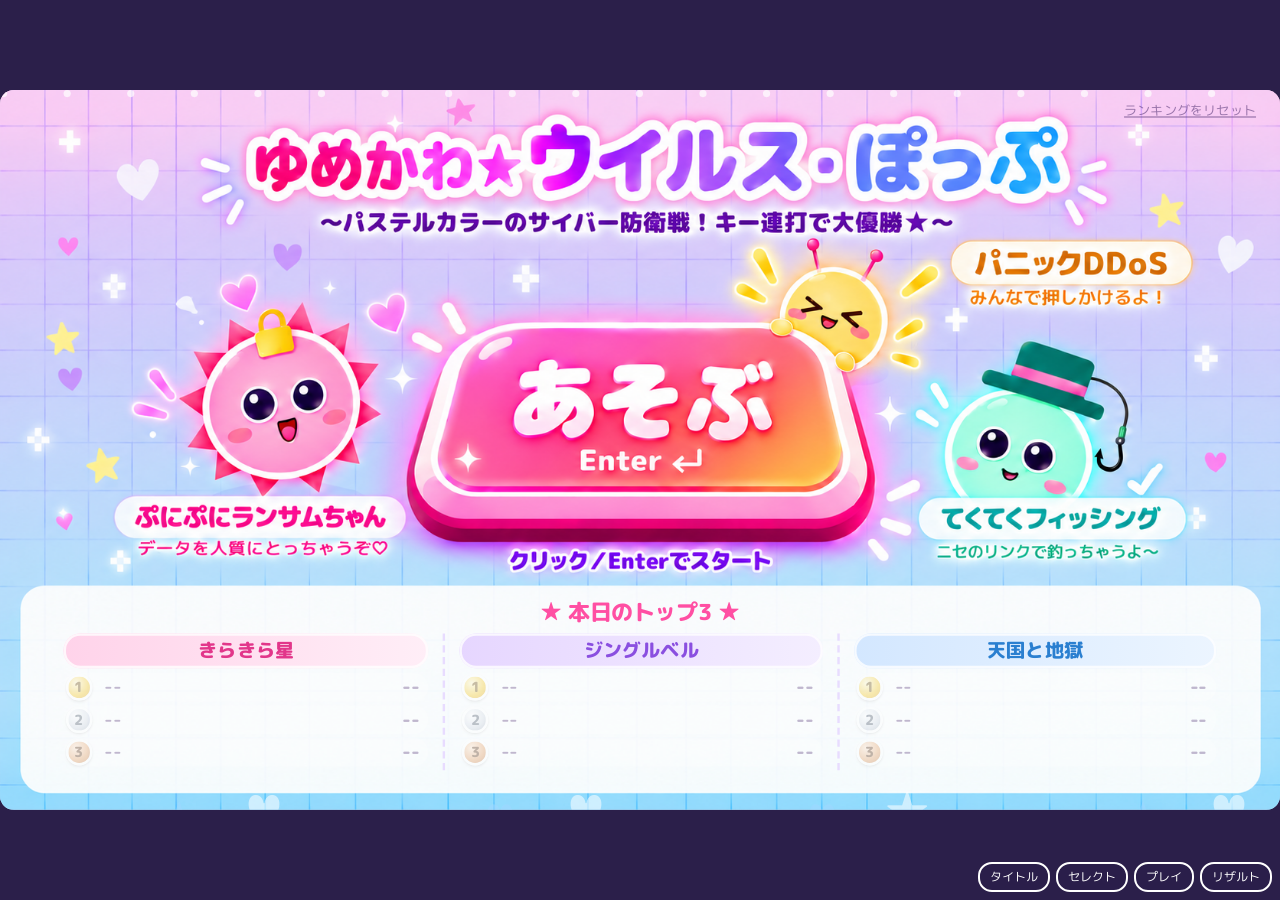
==== commit a9baa1f5: "タイトル画面を絵（images/title.png）にして作り直し、本日のトップ3と難易度順を追加しました" ====
--- a/index.html
+++ b/index.html
@@ -30,23 +30,16 @@
 
 <!-- タイトル画面：最初に表示される。Enter／あそぶボタンでセレクト画面へ -->
 <section id="title" class="scr on">
- <div class="ttl"><span class="bk" aria-hidden="true"><small>ゆめかわ★</small>ウイルス<i>・</i>ぽっぷ</span><span class="fr"><small>ゆめかわ★</small>ウイルス<i>・</i>ぽっぷ</span></div>
- <p class="sub2">〜パステルカラーのサイバー防衛戦！キー連打で大優勝★〜</p>
- <div class="chars">
-  <div class="cc"><div class="ch"><i class="stars"></i><div class="fc c0"><i class="lk"></i><i class="e"></i><i class="e r"></i><i class="bl"></i><i class="bl r"></i><i class="m"></i></div></div>
-   <div class="nm">ぷにぷにランサムちゃん</div><div class="qt">「データを人質にとっちゃうぞ♡」</div></div>
-  <div class="cc"><div class="ch"><div class="fc c1"><i class="hk"></i><i class="cr"></i><i class="br"></i><i class="e"></i><i class="e r"></i><i class="bl"></i><i class="bl r"></i><i class="m"></i></div></div>
-   <div class="nm">てくてくフィッシング</div><div class="qt">「ニセのリンクで釣っちゃうよ〜」</div></div>
-  <div class="cc"><div class="ch"><div class="fc c2"><i class="an"></i><i class="an r"></i><i class="xx">&gt;_&lt;</i><i class="bl"></i><i class="bl r"></i></div></div>
-   <div class="nm">パニックDDoS</div><div class="qt">「みんなで押しかけるよ！」</div></div>
+ <!-- 背景は1枚の絵（images/title.png）。タイトル・キャラ3体・名前とセリフ・「あそぶ」ボタン・「クリック／Enterでスタート」は、絵に描かれている（仕様書 3.2） -->
+ <!-- スタッフ用：右上の隅に小さく（パスワードつき。仕様書 3.2） -->
+ <button class="sm" id="rst">ランキングをリセット</button>
+ <!-- 絵のボタンの上に重ねる、透明な「あそぶ」ボタン。文字は見えないが、読み上げ用に残す -->
+ <button id="go"><b>あそぶ</b><small>Enter</small></button>
+ <!-- 本日のトップ3：絵の下の白いパネルに重ねる。曲ごとに上位3人（難易度順）。中身は screens.js の renderToday が作る（仕様書 3.2、8.3） -->
+ <div id="today">
+  <h3>★ 本日のトップ3 ★</h3>
+  <div class="tr"></div>
  </div>
- <button class="btn hot" id="go">あそぶ <small>[Enter]</small></button>
- <!-- 本日のトップ：曲ごとに1行。記録がない曲は「--」（以下は見本の数字） -->
- <div id="today">
-  <h3>★ 本日のトップ ★</h3>
-  <div class="tr"><span>きらきら星：<em>12,340点</em></span><span>ジングルベル：<em>8,760点</em></span><span>天国と地獄：<em>--</em></span></div>
- </div>
- <button class="sm" id="rst">ランキングをリセット（スタッフ用）</button>
 </section>
 
 <!-- 曲選択画面：曲カード（#cards）は SONGS から自動で作る予定。以下は見本 -->
@@ -119,7 +112,7 @@
   </div>
   <div id="jd" style="color:#ff4fa3">大優勝！</div>
   <div id="rd"></div>
-  <div class="esc">Esc：やめる</div>
+  <div class="esc">Space：スタート　Esc：やめる</div>
  </div>
 </div>
 
--- a/style.css
+++ b/style.css
@@ -72,7 +72,8 @@
 .btn{font:inherit;font-weight:800;color:#fff;border:3px solid #fff;border-radius:36px;padding:12px 22px;cursor:pointer;background:linear-gradient(135deg,var(--pk),#c7a6ff);box-shadow:0 4px 0 #c46fa3}
 .btn.hot{background:linear-gradient(135deg,#ff7aa8,#ff9d5c);box-shadow:0 4px 0 #c4577e}
 .btn small{display:block;font-weight:500;font-size:12px}
-.btn:hover,.btn:focus-visible{transform:translateY(-2px);outline:3px solid var(--bl)}
+/* マウスを乗せたとき・キーボードで選んだとき：少し浮き上がり、白い縁を太く＋ピンクの光（押せないボタンには付けない） */
+.btn:not(:disabled):hover,.btn:focus-visible{transform:translateY(-2px);outline:none;box-shadow:0 0 0 4px #fff,0 0 18px 4px rgba(255,120,190,.75),0 4px 0 #c46fa3}
 /* 押せないとき（名前の入力中など）：薄くして、マウスを乗せても浮き上がらない。カーソルは普通の矢印（← タイトルへ の .back:disabled と同じ考え方） */
 .btn:disabled,.btn:disabled:hover{opacity:.4;cursor:default;transform:none;outline:none}
 .sm{font:inherit;font-size:11px;background:none;border:0;color:var(--ink);opacity:.6;cursor:pointer;text-decoration:underline}
@@ -85,41 +86,55 @@
 /* --- 曲選択画面（#select） --- */
 .hd{margin:0;font-size:40px;font-weight:900;color:#ff4fa3;text-shadow:5.0px 0.0px 0 #fff,5.0px 0.6px 0 #fff,4.9px 1.1px 0 #fff,4.7px 1.7px 0 #fff,4.5px 2.2px 0 #fff,4.2px 2.7px 0 #fff,3.9px 3.1px 0 #fff,3.5px 3.5px 0 #fff,3.1px 3.9px 0 #fff,2.7px 4.2px 0 #fff,2.2px 4.5px 0 #fff,1.7px 4.7px 0 #fff,1.1px 4.9px 0 #fff,0.6px 5.0px 0 #fff,0.0px 5.0px 0 #fff,-0.6px 5.0px 0 #fff,-1.1px 4.9px 0 #fff,-1.7px 4.7px 0 #fff,-2.2px 4.5px 0 #fff,-2.7px 4.2px 0 #fff,-3.1px 3.9px 0 #fff,-3.5px 3.5px 0 #fff,-3.9px 3.1px 0 #fff,-4.2px 2.7px 0 #fff,-4.5px 2.2px 0 #fff,-4.7px 1.7px 0 #fff,-4.9px 1.1px 0 #fff,-5.0px 0.6px 0 #fff,-5.0px 0.0px 0 #fff,-5.0px -0.6px 0 #fff,-4.9px -1.1px 0 #fff,-4.7px -1.7px 0 #fff,-4.5px -2.2px 0 #fff,-4.2px -2.7px 0 #fff,-3.9px -3.1px 0 #fff,-3.5px -3.5px 0 #fff,-3.1px -3.9px 0 #fff,-2.7px -4.2px 0 #fff,-2.2px -4.5px 0 #fff,-1.7px -4.7px 0 #fff,-1.1px -4.9px 0 #fff,-0.6px -5.0px 0 #fff,-0.0px -5.0px 0 #fff,0.6px -5.0px 0 #fff,1.1px -4.9px 0 #fff,1.7px -4.7px 0 #fff,2.2px -4.5px 0 #fff,2.7px -4.2px 0 #fff,3.1px -3.9px 0 #fff,3.5px -3.5px 0 #fff,3.9px -3.1px 0 #fff,4.2px -2.7px 0 #fff,4.5px -2.2px 0 #fff,4.7px -1.7px 0 #fff,4.9px -1.1px 0 #fff,5.0px -0.6px 0 #fff,0 0 14px #ff8fc7}
 
-/* --- タイトル画面の「本日のトップ」（#today）：曲ごとに1行 --- */
-#today{width:900px;padding:8px 24px 10px;border-radius:22px;background:rgba(255,255,255,.7);font-size:16px;font-weight:700;line-height:1.5;color:var(--ink)}
-#today h3{margin:0 0 2px;font-size:16px;color:#ff4fa3}
-#today .tr{display:flex;justify-content:center;gap:34px}
-#today .tr em{font-style:normal;font-weight:900}
+/* --- タイトル画面の「本日のトップ3」（#today）：曲ごとに1列、上位3人。中身は screens.js の renderToday が作る --- */
+/* 絵の白いパネル（絵の上で 左27・上648・幅1618・高さ269）に重ねる。パネルの色は絵のものを使うので、背景はなし */
+#today{position:absolute;left:17px;top:414px;width:1033px;height:171px;box-sizing:border-box;padding:8px 24px 0;font-weight:700;color:var(--ink)}
+#today h3{margin:0 0 4px;font-size:18px;font-weight:900;color:#ff4fa3}
+#today .tr{display:grid;grid-auto-flow:column;grid-auto-columns:1fr}
+.tcol{padding:0 12px;border-left:2px dashed #e8dcff}   /* 曲ごとの列。左に点線の区切り */
+.tcol:first-child{border-left:0}
+/* 曲名の札：ふんわりした淡いグラデーションの角丸。色は列ごとに --c1（淡い色）--c2（もっと淡い色）--ct（文字の色）で変える */
+.tsong{margin:0 0 4px;padding:3px 0;border-radius:14px;font-size:16px;font-weight:900;color:var(--ct);background:linear-gradient(90deg,var(--c1),var(--c2));box-shadow:inset 0 0 0 2px rgba(255,255,255,.8)}
+.tcol:nth-child(4n+1){--c1:#ffd3ea;--c2:#ffeef7;--ct:#e2368a}
+.tcol:nth-child(4n+2){--c1:#e6d6ff;--c2:#f4eeff;--ct:#8a4fe0}
+.tcol:nth-child(4n+3){--c1:#d3e7ff;--c2:#ecf5ff;--ct:#2a7fd0}
+.tcol:nth-child(4n+4){--c1:#d2f4e8;--c2:#ecfbf5;--ct:#1f9c74}
+/* 1行：メダル・名前・点数 */
+.trow{display:grid;grid-template-columns:26px 1fr auto;align-items:center;gap:6px;margin:3px 0;padding:1px 8px 1px 2px;border-radius:12px;background:rgba(255,255,255,.9);font-size:15px;text-align:left}
+.trow .tn{overflow:hidden;white-space:nowrap}
+.trow em{font-style:normal;font-weight:900}
+.trow.none{opacity:.35}                              /* 記録がない行（「--」）は薄く */
+/* メダル：1位＝金、2位＝銀、3位＝銅 */
+.md{width:22px;height:22px;border-radius:50%;display:grid;place-items:center;font-size:12px;font-weight:900;color:#6b4a00;border:2px solid #fff;box-shadow:0 1px 2px rgba(0,0,0,.2)}
+.md1{background:radial-gradient(circle at 35% 30%,#fff6c4,#f5c518 60%,#d49a00)}
+.md2{background:radial-gradient(circle at 35% 30%,#ffffff,#cfd6e0 60%,#9aa6b6);color:#4a5566}
+.md3{background:radial-gradient(circle at 35% 30%,#ffe2c8,#e39a5c 60%,#b8682c);color:#5a2e0c}
 
-/* ここから下はタイトル画面専用のCSS。タイトル文字・キャラ3体・背景の格子など */
-/* --- タイトル画面（キャラ紹介デザイン） --- */
-#title{justify-content:center;gap:12px}
-#title #go{margin-top:6px;padding:12px 44px;font-size:22px}
+/* ここから下はタイトル画面専用のCSS */
+/* --- タイトル画面：背景は1枚の絵（images/title.png、1672×941）。その上に、透明なボタン・本日のトップ3・リセットを重ねる ---
+   位置は「絵の上の位置 × 0.638（＝1067÷1672）」で計算している。絵を差しかえて位置が変わったら、left・top・width・height を直す */
+#title{background:url("images/title.png") 0 0/100% 100% no-repeat}
+/* スタッフ用リセット：右上の隅に小さく */
+#rst{position:absolute;right:14px;top:8px;z-index:3}
 /* 背景に浮かぶハート・星の置き場。個々の要素は JavaScript が作り、rise アニメーションで上に昇る */
 #fl{position:absolute;inset:0;overflow:hidden;pointer-events:none;z-index:0}
+/* タイトル画面を表示しているときだけ、ハート・星（#fl）と白い粒（.spk）を絵の手前に出す（ほかの画面では、今までどおり画面の奥）。pointer-events:none で、粒の上をクリックしてもボタンが押せるようにする */
+#stage:has(#title.on) #fl,#stage:has(#title.on) .spk{z-index:2;pointer-events:none}
 #fl i{position:absolute;bottom:-30px;font-style:normal;opacity:.55;animation:rise linear infinite}
 @keyframes rise{to{transform:translateY(-660px) rotate(20deg)}}
-/* タイトル文字：同じ文字を2枚重ねている。.bk＝白い縁取り＋光（奥）、.fr＝虹色グラデーション（手前）。背景グラデーションを文字の形で切り抜く（background-clip:text） */
-.ttl{display:grid;justify-items:center;margin:8px 0 10px;font-size:56px;font-weight:900;line-height:1.2;white-space:nowrap}
-.ttl span{grid-area:1/1}
-.ttl small{font-size:.66em;margin-right:.08em}  /* 「ゆめかわ★」は枕詞なので小さく */
-.ttl i{font-style:normal;margin:0 -.16em}       /* 「・」の両側を詰めて、「ウイルス・ぽっぷ」をひとまとまりに */
-.ttl .bk{color:#fff;text-shadow:8.0px 0.0px 0 #fff,7.9px 0.9px 0 #fff,7.8px 1.8px 0 #fff,7.6px 2.6px 0 #fff,7.2px 3.5px 0 #fff,6.8px 4.3px 0 #fff,6.3px 5.0px 0 #fff,5.7px 5.7px 0 #fff,5.0px 6.3px 0 #fff,4.3px 6.8px 0 #fff,3.5px 7.2px 0 #fff,2.6px 7.6px 0 #fff,1.8px 7.8px 0 #fff,0.9px 7.9px 0 #fff,0.0px 8.0px 0 #fff,-0.9px 7.9px 0 #fff,-1.8px 7.8px 0 #fff,-2.6px 7.6px 0 #fff,-3.5px 7.2px 0 #fff,-4.3px 6.8px 0 #fff,-5.0px 6.3px 0 #fff,-5.7px 5.7px 0 #fff,-6.3px 5.0px 0 #fff,-6.8px 4.3px 0 #fff,-7.2px 3.5px 0 #fff,-7.6px 2.6px 0 #fff,-7.8px 1.8px 0 #fff,-7.9px 0.9px 0 #fff,-8.0px 0.0px 0 #fff,-7.9px -0.9px 0 #fff,-7.8px -1.8px 0 #fff,-7.6px -2.6px 0 #fff,-7.2px -3.5px 0 #fff,-6.8px -4.3px 0 #fff,-6.3px -5.0px 0 #fff,-5.7px -5.7px 0 #fff,-5.0px -6.3px 0 #fff,-4.3px -6.8px 0 #fff,-3.5px -7.2px 0 #fff,-2.6px -7.6px 0 #fff,-1.8px -7.8px 0 #fff,-0.9px -7.9px 0 #fff,-0.0px -8.0px 0 #fff,0.9px -7.9px 0 #fff,1.8px -7.8px 0 #fff,2.6px -7.6px 0 #fff,3.5px -7.2px 0 #fff,4.3px -6.8px 0 #fff,5.0px -6.3px 0 #fff,5.7px -5.7px 0 #fff,6.3px -5.0px 0 #fff,6.8px -4.3px 0 #fff,7.2px -3.5px 0 #fff,7.6px -2.6px 0 #fff,7.8px -1.8px 0 #fff,7.9px -0.9px 0 #fff,0 0 18px #ff8fc7,0 0 34px #ff8fc7}
-.ttl .fr{background:linear-gradient(90deg,#ff3fa0,#b84df0 50%,#2aa6f5);-webkit-background-clip:text;background-clip:text;color:transparent}
-.sub2{font-size:21px;font-weight:800;text-shadow:0 0 6px #fff,0 0 6px #fff}
-.chars{display:flex;gap:60px;margin-top:14px}
-.cc{width:250px}
-.cc .ch{--s:.86;margin:0 auto -8px}  /* 題字・サブタイトルとぶつからないよう、少し小さく */
-.cc:nth-child(2) .ch{animation-delay:-.8s}.cc:nth-child(3) .ch{animation-delay:-1.6s}
-.nm{white-space:nowrap;margin-top:8px;font-size:24px;font-weight:800;text-shadow:0 0 6px #fff,0 0 6px #fff,0 0 6px #fff}
-.qt{font-size:15px;font-weight:700;color:#7a5aa8}
+/* あそぶ：絵のボタン（絵の上で 左533・上303・幅609・高さ289）にぴったり重ねる、透明なボタン */
+#go{position:absolute;left:340px;top:193px;width:389px;height:185px;padding:0;border:0;border-radius:46px;background:transparent;color:transparent;font:inherit;cursor:pointer;transition:box-shadow .15s,background .15s}
+#go b,#go small{position:absolute;width:1px;height:1px;overflow:hidden}   /* 文字は見せない（読み上げ用に残すだけ） */
+/* 乗せたとき：光や枠は付けない（絵のボタンの形とずれて、すき間ができるため）。カーソルは上の cursor:pointer で、ふつうの手の形になる */
+#go:hover,#go:focus-visible{outline:none}
 
 /* --- セレクト画面の曲カード（クラス名は s で始める。.cr などはキャラの部品で使っていて、同じ名前だと見た目が混ざってしまう）
    3枚を横に並べる。.on が付いたものが「選んでいる曲」（青い枠で強調）。カードの中は、上から 曲名 → キャラ → 星とラベル → レーン・長さ → キー --- */
 #select{gap:22px}
 /* --- タイトルへ戻るボタン（セレクト画面とリザルト画面の左上）。.back を付けたボタン --- */
 .back{position:absolute;left:16px;top:10px;font:inherit;font-size:14px;font-weight:700;color:var(--ink);padding:3px 14px;border:2px solid #cdb6ff;border-radius:16px;background:rgba(255,255,255,.8);cursor:pointer;z-index:2}
-.back:hover,.back:focus-visible{background:#fff;border-color:#6fb3ff;outline:none}
+/* 乗せたとき：水色の枠をやめて、ほかのボタンと同じ「白い縁＋ピンクの光」にそろえる（押せないときは付けない） */
+.back:not(:disabled):hover,.back:focus-visible{background:#fff;border-color:#fff;outline:none;box-shadow:0 0 0 3px #fff,0 0 14px 3px rgba(255,120,190,.7)}
 .back small{font-size:11px;font-weight:500;opacity:.7}
 .back:disabled{opacity:.4;cursor:default}
 #cards{display:flex;gap:32px}
--- a/result.css
+++ b/result.css
@@ -1,49 +1,246 @@
 /* ============================================================
    result.css（岡野）　リザルト画面（認定証・ランキング）の見た目
+   ★ポップ＆かわいい版★
    ------------------------------------------------------------
    ・触るのはこのファイルだけ。HTMLの構造（index.html の #result）は松井が作る。
    ・使える id / class：
        .cert（認定証の枠）、#rn（曲名）、#rk（ランク）、#rcm（ランクのコメント）、#rt（防衛率）、
        #rs（スコア）、#rm（最大コンボ）、.stamp（認定スタンプ）、.slot（キャラの飾りの枠）、#rday（日付）、
-       #rh（見出し：防衛成功／サーバーダウン）、#rl（ランキング）、#rl .me（今回の記録の強調）、#again、#home（ボタン）
+       #rh（見出し：防衛成功／サーバーダウン）、#rlh（ランキングの見出し行）、#rl（ランキング）、#rl .me（今回の記録の強調）、#again、#home（ボタン）
        【できれば】#nm（名前の入力欄）、#nmh（名前の案内）、#tip（豆知識の枠）、#tipt（豆知識の文）
    ・キャラの飾りは chara.css のキャラを、.slot（小さく並べる枠）に入れて使う。
    ・色の変数（--pk=ピンク、--bl=水色、--ink=文字色）と、.btn は style.css にある。
+
+   【このファイルで使っているポップ色】 ここを探して置き換えると雰囲気を変えられるよ
+     ピンク #ff4fa3 / 濃いピンク #e2368a / うすピンク #ffd0ea
+     むらさき #a24df0 / 水色 #5ec8ff / きいろ #ffd84d / ミント #7be0b8
    ============================================================ */
+
+/* ---------- 全体レイアウト（元のまま） ---------- */
 #result{flex-direction:row;align-items:center;gap:40px;padding:0 50px}
 .rleft{display:flex;flex-direction:column;gap:12px;width:440px}
-.cert{position:relative;padding:12px;border-radius:26px;background:#fff;box-shadow:0 6px 18px rgba(120,80,170,.25)}
-.cert .in{position:relative;padding:14px 20px 12px;border:6px double #ff8fc7;border-radius:18px;text-align:center}
-.cert .in::before{content:"";position:absolute;inset:6px;border:2px solid #cdb6ff;border-radius:12px;pointer-events:none}
-.cert h2{margin:0;font-size:21px;color:#a24df0}
-#rn{margin:2px 0 0;font-size:14px;font-weight:700;color:#8a6aa8}
-.rank{margin-top:2px;font-size:72px;font-weight:900;line-height:1.1;color:#ff4fa3;text-shadow:5.0px 0.0px 0 #ffd0ea,5.0px 0.6px 0 #ffd0ea,4.9px 1.1px 0 #ffd0ea,4.7px 1.7px 0 #ffd0ea,4.5px 2.2px 0 #ffd0ea,4.2px 2.7px 0 #ffd0ea,3.9px 3.1px 0 #ffd0ea,3.5px 3.5px 0 #ffd0ea,3.1px 3.9px 0 #ffd0ea,2.7px 4.2px 0 #ffd0ea,2.2px 4.5px 0 #ffd0ea,1.7px 4.7px 0 #ffd0ea,1.1px 4.9px 0 #ffd0ea,0.6px 5.0px 0 #ffd0ea,0.0px 5.0px 0 #ffd0ea,-0.6px 5.0px 0 #ffd0ea,-1.1px 4.9px 0 #ffd0ea,-1.7px 4.7px 0 #ffd0ea,-2.2px 4.5px 0 #ffd0ea,-2.7px 4.2px 0 #ffd0ea,-3.1px 3.9px 0 #ffd0ea,-3.5px 3.5px 0 #ffd0ea,-3.9px 3.1px 0 #ffd0ea,-4.2px 2.7px 0 #ffd0ea,-4.5px 2.2px 0 #ffd0ea,-4.7px 1.7px 0 #ffd0ea,-4.9px 1.1px 0 #ffd0ea,-5.0px 0.6px 0 #ffd0ea,-5.0px 0.0px 0 #ffd0ea,-5.0px -0.6px 0 #ffd0ea,-4.9px -1.1px 0 #ffd0ea,-4.7px -1.7px 0 #ffd0ea,-4.5px -2.2px 0 #ffd0ea,-4.2px -2.7px 0 #ffd0ea,-3.9px -3.1px 0 #ffd0ea,-3.5px -3.5px 0 #ffd0ea,-3.1px -3.9px 0 #ffd0ea,-2.7px -4.2px 0 #ffd0ea,-2.2px -4.5px 0 #ffd0ea,-1.7px -4.7px 0 #ffd0ea,-1.1px -4.9px 0 #ffd0ea,-0.6px -5.0px 0 #ffd0ea,-0.0px -5.0px 0 #ffd0ea,0.6px -5.0px 0 #ffd0ea,1.1px -4.9px 0 #ffd0ea,1.7px -4.7px 0 #ffd0ea,2.2px -4.5px 0 #ffd0ea,2.7px -4.2px 0 #ffd0ea,3.1px -3.9px 0 #ffd0ea,3.5px -3.5px 0 #ffd0ea,3.9px -3.1px 0 #ffd0ea,4.2px -2.7px 0 #ffd0ea,4.5px -2.2px 0 #ffd0ea,4.7px -1.7px 0 #ffd0ea,4.9px -1.1px 0 #ffd0ea,5.0px -0.6px 0 #ffd0ea}
-#rcm{margin:0;font-size:24px;font-weight:900;color:#8a5cf0}
-#rt{margin-top:6px;font-size:22px;font-weight:900}
-#rs{font-size:20px;font-weight:800}
-#rm{font-size:16px;font-weight:700;color:#6a3fb0}
+
+/* ============================================================
+   認定証の枠：虹色グラデのふち＋まるい点線の内枠＋角のデコ
+   ============================================================ */
+.cert{
+  position:relative;padding:8px;border-radius:30px;
+  border:6px solid transparent;
+  /* 内側は白〜うすピンク、ふち（border-box）に虹色グラデ */
+  background:
+    linear-gradient(#fffdfd,#fff3fb) padding-box,
+    linear-gradient(135deg,#ff6fb5 0%,#ffd84d 28%,#7be0b8 52%,#5ec8ff 76%,#c58bff 100%) border-box;
+  box-shadow:0 0 0 4px #fff,0 10px 0 -2px #e9b9ff,0 14px 26px rgba(150,70,200,.32);
+}
+/* 外側のデコ：右上の角にハート／左がわに星（ふわふわ動く）。
+   ※左上は「タイトルへ」ボタンと重なるので避けている */
+.cert::before,.cert::after{
+  position:absolute;z-index:2;pointer-events:none;
+  font-weight:900;line-height:1;
+  -webkit-text-stroke:3px #fff;paint-order:stroke fill;
+  animation:certFloat 2.8s ease-in-out infinite;
+}
+.cert::before{content:"♥";top:-18px;right:-14px;font-size:36px;color:#ff4fa3;transform:rotate(14deg)}
+.cert::after{content:"★";left:-18px;bottom:92px;font-size:38px;color:#ffd84d;transform:rotate(-12deg);animation-delay:-1.4s}
+@keyframes certFloat{
+  0%,100%{translate:0 0}
+  50%{translate:0 -6px}
+}
+
+/* 内枠：まるい点線（ドット）＋水玉の背景 */
+.cert .in{
+  position:relative;padding:14px 20px 12px;border:5px dotted #ff8fc7;border-radius:22px;text-align:center;
+  background:
+    radial-gradient(circle,rgba(255,143,199,.16) 2.5px,transparent 3px) 0 0/22px 22px,
+    radial-gradient(circle,rgba(94,200,255,.16) 2.5px,transparent 3px) 11px 11px/22px 22px;
+}
+/* 内側のもうひとつの枠：水色のなみなみ風ライン */
+.cert .in::before{content:"";position:absolute;inset:6px;border:2px solid #b7e4ff;border-radius:16px;pointer-events:none}
+/* 見出しまわりのきらきら */
+.cert .in::after{
+  content:"✦";position:absolute;top:8px;right:14px;font-size:20px;color:#5ec8ff;
+  animation:twinkle 1.8s ease-in-out infinite;pointer-events:none;
+}
+@keyframes twinkle{
+  0%,100%{opacity:1;transform:scale(1) rotate(0)}
+  50%{opacity:.5;transform:scale(.7) rotate(25deg)}
+}
+
+/* 認定証のタイトル：ピンク→むらさきのグラデ文字 */
+.cert h2{
+  margin:0;font-size:21px;font-weight:900;letter-spacing:.02em;
+  background:linear-gradient(90deg,#ff4fa3,#a24df0 55%,#3da8f0);
+  -webkit-background-clip:text;background-clip:text;color:transparent;
+}
+/* 曲名：ふきだし風のタグ */
+#rn{
+  display:inline-block;margin:4px 0 0;padding:1px 14px;border-radius:999px;
+  font-size:14px;font-weight:800;color:#fff;background:linear-gradient(90deg,#8fa8ff,#c58bff);
+  box-shadow:0 2px 0 #7a6be0;
+}
+
+/* ランク：まっしろ縁取り＋ぷっくり影のポップ文字 */
+.rank{
+  margin-top:2px;font-size:72px;font-weight:900;line-height:1.1;color:#ff4fa3;
+  -webkit-text-stroke:9px #fff;paint-order:stroke fill;
+  text-shadow:0 0 0 #fff;
+  filter:drop-shadow(0 4px 0 #ffb0d8) drop-shadow(0 8px 0 #d9a8ff);
+  animation:rankPop .7s cubic-bezier(.3,1.7,.5,1) both;
+}
+@keyframes rankPop{
+  0%{transform:scale(.3) rotate(-10deg);opacity:0}
+  100%{transform:scale(1) rotate(0);opacity:1}
+}
+
+/* ランクのコメント：黄色いマーカー風 */
+#rcm{
+  margin:0;font-size:24px;font-weight:900;color:#8a5cf0;
+  background:linear-gradient(transparent 62%,#fff0a0 62%,#fff0a0 92%,transparent 92%);
+  display:inline-block;padding:0 8px;
+}
+#rt{margin-top:6px;font-size:22px;font-weight:900;color:#e2368a}
+#rs{font-size:20px;font-weight:800;color:#5b3a8c}
+#rm{
+  display:inline-block;margin-top:2px;padding:0 12px;border-radius:999px;
+  font-size:16px;font-weight:800;color:#2a8fd0;background:#e3f4ff;border:2px solid #9fd8ff;
+}
+
+/* ---------- 認定証の下の段（キャラ＋スタンプ） ---------- */
 .cert .ft{display:flex;justify-content:space-between;align-items:center;margin-top:4px}
 .cert .deco{display:flex;align-items:center;gap:4px}
 .cert .slot{--w:60px}
 .cert .ch{--s:.46}
-.stamp{display:grid;place-items:center;width:68px;height:68px;border:5px double #ee5a95;border-radius:50%;color:#ee5a95;font-size:20px;font-weight:900;transform:rotate(-12deg)}
-#rday{margin-top:2px;font-size:13px;font-weight:700;color:#8a6aa8}
+
+/* 認定スタンプ：ぎざぎざシール風（ふち＋星つき）。ポンッと押される */
+.stamp{
+  position:relative;display:grid;place-items:center;width:72px;height:72px;
+  border-radius:50%;
+  background:radial-gradient(circle at 35% 30%,#fff7fb 0 45%,#ffe0f0 100%);
+  border:4px dotted #ff4fa3;
+  box-shadow:0 0 0 4px #fff,0 0 0 7px #ff8fc7,0 5px 0 7px #e2368a;
+  color:#e2368a;font-size:21px;font-weight:900;letter-spacing:-.02em;
+  text-shadow:2px 2px 0 #fff,-2px -2px 0 #fff,2px -2px 0 #fff,-2px 2px 0 #fff;
+  transform:rotate(-12deg);
+  animation:stampDon .55s .35s cubic-bezier(.3,1.8,.5,1) both;
+}
+.stamp::before{ /* 左上の小さな星 */
+  content:"★";position:absolute;top:-14px;left:-10px;font-size:20px;color:#ffd84d;
+  -webkit-text-stroke:2px #fff;paint-order:stroke fill;
+}
+.stamp::after{ /* 右下のハート */
+  content:"♥";position:absolute;right:-12px;bottom:-8px;font-size:18px;color:#ff4fa3;
+  -webkit-text-stroke:2px #fff;paint-order:stroke fill;
+}
+@keyframes stampDon{
+  0%{transform:rotate(-12deg) scale(2.6);opacity:0}
+  70%{opacity:1}
+  100%{transform:rotate(-12deg) scale(1);opacity:1}
+}
+
+#rday{margin-top:4px;font-size:13px;font-weight:800;color:#9a6ec0}
+
+/* ============================================================
+   右側：見出し・ランキング
+   ============================================================ */
 .rside{display:flex;flex-direction:column;align-items:center;gap:12px;width:430px}
-#rh{margin:0;font-size:40px;font-weight:900;color:#ff4fa3;text-shadow:5.0px 0.0px 0 #fff,5.0px 0.6px 0 #fff,4.9px 1.1px 0 #fff,4.7px 1.7px 0 #fff,4.5px 2.2px 0 #fff,4.2px 2.7px 0 #fff,3.9px 3.1px 0 #fff,3.5px 3.5px 0 #fff,3.1px 3.9px 0 #fff,2.7px 4.2px 0 #fff,2.2px 4.5px 0 #fff,1.7px 4.7px 0 #fff,1.1px 4.9px 0 #fff,0.6px 5.0px 0 #fff,0.0px 5.0px 0 #fff,-0.6px 5.0px 0 #fff,-1.1px 4.9px 0 #fff,-1.7px 4.7px 0 #fff,-2.2px 4.5px 0 #fff,-2.7px 4.2px 0 #fff,-3.1px 3.9px 0 #fff,-3.5px 3.5px 0 #fff,-3.9px 3.1px 0 #fff,-4.2px 2.7px 0 #fff,-4.5px 2.2px 0 #fff,-4.7px 1.7px 0 #fff,-4.9px 1.1px 0 #fff,-5.0px 0.6px 0 #fff,-5.0px 0.0px 0 #fff,-5.0px -0.6px 0 #fff,-4.9px -1.1px 0 #fff,-4.7px -1.7px 0 #fff,-4.5px -2.2px 0 #fff,-4.2px -2.7px 0 #fff,-3.9px -3.1px 0 #fff,-3.5px -3.5px 0 #fff,-3.1px -3.9px 0 #fff,-2.7px -4.2px 0 #fff,-2.2px -4.5px 0 #fff,-1.7px -4.7px 0 #fff,-1.1px -4.9px 0 #fff,-0.6px -5.0px 0 #fff,-0.0px -5.0px 0 #fff,0.6px -5.0px 0 #fff,1.1px -4.9px 0 #fff,1.7px -4.7px 0 #fff,2.2px -4.5px 0 #fff,2.7px -4.2px 0 #fff,3.1px -3.9px 0 #fff,3.5px -3.5px 0 #fff,3.9px -3.1px 0 #fff,4.2px -2.7px 0 #fff,4.5px -2.2px 0 #fff,4.7px -1.7px 0 #fff,4.9px -1.1px 0 #fff,5.0px -0.6px 0 #fff,0 0 12px #ff8fc7}
-.rlbox{width:100%;padding:12px 16px 14px;border-radius:22px;background:rgba(255,255,255,.75)}
-.rlbox h3{margin:0 0 4px;text-align:center;font-size:17px;color:#ff4fa3}
-/* ランキング：1行＝ 順位・名前・スコア・防衛率 */
-#rl{margin:0;padding:0;list-style:none;font-size:15px;font-weight:700;line-height:1.55}
-#rl li{display:grid;grid-template-columns:2.4em 1fr 6.6em 3.4em;align-items:center;padding:0 8px;border-radius:10px;text-align:right}
-#rl li b{text-align:center;color:#a24df0}
+
+/* 見出し：ぷにぷに弾むポップ文字（白ふち＋ピンクのネオン） */
+#rh{
+  margin:0;font-size:40px;font-weight:900;color:#ff4fa3;
+  -webkit-text-stroke:10px #fff;paint-order:stroke fill;
+  filter:drop-shadow(0 4px 0 #ffb0d8) drop-shadow(0 0 12px #ff8fc7);
+  animation:rhBounce 1.6s ease-in-out infinite;
+}
+@keyframes rhBounce{
+  0%,100%{transform:translateY(0) rotate(-1deg)}
+  50%{transform:translateY(-5px) rotate(1deg)}
+}
+
+/* ランキングの箱：白いふち＋ふわっと影 */
+.rlbox{
+  width:100%;padding:12px 16px 14px;border-radius:26px;
+  background:rgba(255,255,255,.86);
+  border:4px solid #fff;
+  box-shadow:0 0 0 3px #ffc4e3,0 8px 0 -1px #e9b9ff,0 12px 22px rgba(150,70,200,.22);
+}
+.rlbox h3{
+  margin:0 0 4px;text-align:center;font-size:17px;font-weight:900;color:#ff4fa3;
+}
+
+/* ランキングの見出し行 #rlh（松井が index.html に追加：<span>順位</span><span>なまえ</span><span>スコア</span><span>防衛率</span>）
+   ・列幅は #rl li と同じ（2.4em 1fr 6.6em 3.4em）。em がずれないよう #rlh 自体を 15px（li と同じ）にして、
+     文字だけ span で 12px に小さくしている（名前の 15px より小さい）。
+   ・左右の padding(8px) も li と同じ。1行ぶん高さが増えるので、行間をつめて全体の高さを調整している。 */
+#rlh{
+  display:grid;grid-template-columns:2.4em 1fr 6.6em 3.4em;align-items:center;
+  margin:0 0 3px;padding:0 8px;border-radius:999px;
+  font-size:15px;line-height:1.4;
+  background:linear-gradient(90deg,#f1e6ff,#ffe6f4);
+}
+#rlh span{font-size:12px;font-weight:800;letter-spacing:.04em;color:#8a5cf0}
+#rlh span:nth-child(1){text-align:center}
+#rlh span:nth-child(2){text-align:left;padding-left:6px}
+#rlh span:nth-child(3),#rlh span:nth-child(4){text-align:right}
+
+/* ランキング：1行＝ 順位・名前・スコア・防衛率（列幅は元のまま） */
+#rl{margin:0;padding:0;list-style:none;font-size:15px;font-weight:700;line-height:1.55;color:#5b3a8c}
+#rl li{
+  display:grid;grid-template-columns:2.4em 1fr 6.6em 3.4em;align-items:center;
+  padding:1px 8px;margin-bottom:2px;border-radius:999px;text-align:right;
+  background:rgba(255,255,255,.55);
+}
+/* 順位：まるいバッジ（1位ゴールド・2位シルバー・3位ブロンズ・4位以下ラベンダー） */
+#rl li b{
+  justify-self:center;display:grid;place-items:center;
+  width:1.6em;height:1.6em;line-height:1;border-radius:50%;
+  color:#fff;background:#c9a8f5;font-size:14px;
+  text-shadow:0 1px 0 rgba(0,0,0,.18);
+}
+#rl li:nth-child(1) b{background:linear-gradient(135deg,#ffe36e,#ffb300);box-shadow:0 2px 0 #d98e00}
+#rl li:nth-child(2) b{background:linear-gradient(135deg,#e6edf5,#a9b6c6);box-shadow:0 2px 0 #7f8da0}
+#rl li:nth-child(3) b{background:linear-gradient(135deg,#ffc29a,#e98a52);box-shadow:0 2px 0 #b9622f}
 #rl .rnm{text-align:left;padding-left:6px}
-#rl .me{font-weight:800;color:#e2368a;background:rgba(255,143,199,.2)}
-/* 【できれば】名前の入力欄と案内 */
-#nm{width:7.5em;padding:0 6px;border:2px solid #ff8fc7;border-radius:8px;font:inherit;color:#e2368a;outline:none}
-#nmh{margin-top:6px;font-size:13px;font-weight:700;line-height:1.5;text-align:center;color:#e2368a}
-/* 【できれば】豆知識 */
-#tip{padding:8px 18px 10px;border-radius:20px;background:rgba(255,255,255,.8);border:2px dashed #9fd8ff;text-align:left}
-#tip h3{margin:0;font-size:15px;color:#2a8fd0}
-#tipt{font-size:14px;font-weight:700;line-height:1.5}
-.snap{font-size:14px;font-weight:700}
+/* 今回の記録：ピンクのキャンディ風に強調 */
+#rl .me{
+  font-weight:900;color:#e2368a;
+  background:linear-gradient(90deg,#ffe0f1,#ffd0ea);
+  box-shadow:0 0 0 2.5px #ff8fc7,0 3px 0 2.5px #ff8fc7;
+}
+
+/* ---------- 【できれば】名前の入力欄と案内 ---------- */
+#nm{
+  width:7.5em;padding:0 8px;border:3px solid #ff8fc7;border-radius:999px;background:#fff;
+  font:inherit;font-weight:800;color:#e2368a;outline:none;
+  transition:box-shadow .15s,transform .15s;
+}
+#nm:focus{box-shadow:0 0 0 4px rgba(255,143,199,.45);transform:scale(1.04)}
+#nmh{
+  margin-top:8px;padding:3px 10px;border-radius:14px;
+  font-size:13px;font-weight:800;line-height:1.5;text-align:center;color:#e2368a;
+  background:#fff0f8;
+}
+
+/* ---------- 【できれば】豆知識：ふせん風 ---------- */
+#tip{
+  padding:8px 18px 10px;border-radius:22px;text-align:left;
+  background:linear-gradient(180deg,#fffef0,#eaf7ff);
+  border:3px dashed #5ec8ff;
+  box-shadow:0 5px 0 -1px #bfe6ff;
+}
+#tip h3{margin:0;font-size:15px;font-weight:900;color:#2a8fd0}
+#tipt{font-size:14px;font-weight:700;line-height:1.5;color:#4a3a78}
+
+.snap{font-size:14px;font-weight:800;color:#8a5cf0}
+
+/* ---------- ボタン：ぷっくりしたキャンディ風（もういちど／きょくをえらぶ） ---------- */
 #result .row{justify-content:center}
+#again,#home{
+  transition:transform .12s;
+}
+#again:hover,#home:hover{transform:translateY(-3px) scale(1.04)}
+#again:active,#home:active{transform:translateY(2px) scale(.97)}
+
+/* ---------- 動きが苦手な人向け：アニメを止める ---------- */
+@media (prefers-reduced-motion:reduce){
+  .cert::before,.cert::after,.cert .in::after,.rank,.stamp,#rh{animation:none}
+}
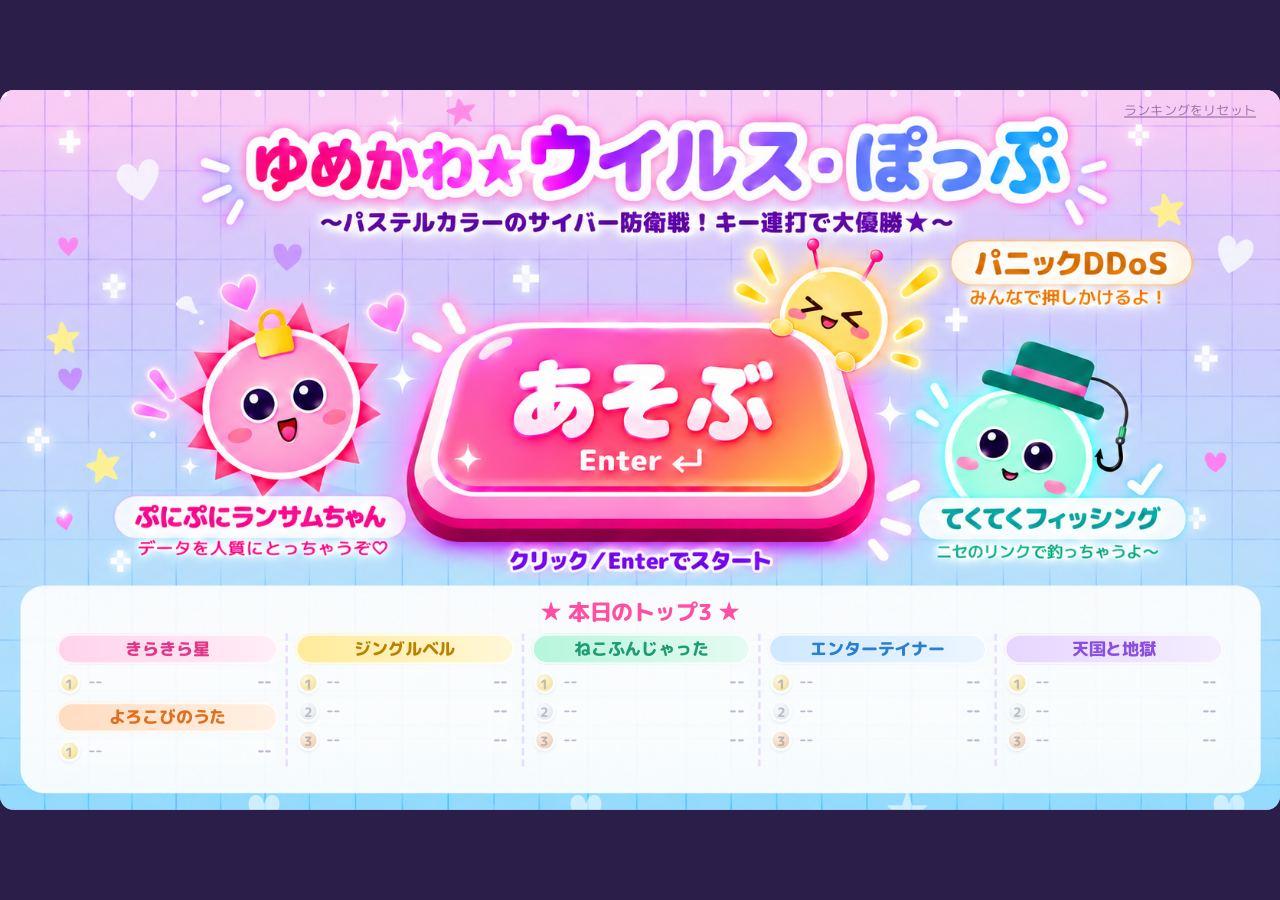
==== commit 0323ffc2: "【仮】ボタンと見本の値を片づけました（議題20） - 【仮】の切り替えボタン（#mockbar）を消す - index.html の見本の値を消す（入れ物の id は残す） - 「モックアップ」「見本" ====
--- a/index.html
+++ b/index.html
@@ -1,26 +1,21 @@
 <!DOCTYPE html>
 <!--
   ============================================================
-  ゆめかわ★ウイルス・ぽっぷ　画面モックアップ（動かない見本）
+  ゆめかわ★ウイルス・ぽっぷ　画面（index.html・松井）
   ------------------------------------------------------------
-  ・4つの画面（タイトル／セレクト／プレイ／リザルト）の骨組み。表示するのは1つだけ（class="on" の画面）。
+  ・4つの画面（タイトル／セレクト／プレイ／リザルト）の入れ物。表示するのは1つだけ（class="on" の画面）。画面の切り替えは screens.js。
   ・画面の id は仕様書 10.3 のとおり。担当ごとのファイルは仕様書 2.2 を参照。
-  ・左上の【仮】ボタンで、画面を見比べられる（本番では screens.js が画面を切り替える）。
-  ・プレイ画面の中身は見本（固定の絵）。本番では中山さんの view.js / game.js が作る。
+  ・中身が空の入れ物（曲カード、プレイ画面のレーン・スコアなど、リザルト画面の認定証の値・ランキングなど）は、
+    JavaScript（screens.js、中山さんの view.js / game.js）が画面を出すときに作る。
   ・キャラ（ウイルス3体）は全画面で同じ形。HTMLの形と見た目は chara.css を参照。
   ============================================================
 -->
 <html lang="ja"><head><meta charset="utf-8"><meta name="viewport" content="width=device-width,initial-scale=1">
-<title>ゆめかわ★ウイルス・ぽっぷ（モックアップ）</title>
+<title>ゆめかわ★ウイルス・ぽっぷ</title>
 <link rel="stylesheet" href="chara.css">
 <link rel="stylesheet" href="style.css">
 <link rel="stylesheet" href="result.css">
 </head><body>
-
-<!-- 【仮】モックアップ確認用の切り替えボタン（本番では削除） -->
-<div id="mockbar">
- <button data-go="title">タイトル</button><button data-go="select">セレクト</button><button data-go="play">プレイ</button><button data-go="result">リザルト</button>
-</div>
 
 <!-- #app（外枠）の中に #stage（舞台 1067×600）があり、その中に4つの画面が重なっている -->
 <div id="app"><div id="stage">
@@ -42,75 +37,33 @@
  </div>
 </section>
 
-<!-- 曲選択画面：曲カード（#cards）は SONGS から自動で作る予定。以下は見本 -->
+<!-- 曲選択画面：曲カード（#cards）とキー案内（.hint）の中身は、screens.js の buildCards が SONGS から作る（仕様書 3.3） -->
 <section id="select" class="scr">
- <button class="back" id="sback">← タイトルへ <small>[Esc]</small></button>
+ <!-- タイトルへ戻るボタン：おうちのマークだけの小さな丸いボタン（左上の隅）。aria-label は読み上げ用の名前（画面には出ない）。乗せたときのチップ（title）は、雰囲気に合わないので付けない -->
+ <button class="back" id="sback" aria-label="タイトルへ"><svg viewBox="0 0 24 24" width="24" height="24" aria-hidden="true"><path d="M12 3 2 11.5h3V21h5.5v-6h3v6H19v-9.5h3z" fill="currentColor"/></svg></button>
  <h2 class="hd">きょくをえらんでね</h2>
- <div id="cards">
-  <div class="card on" data-i="0">
-   <div class="scn"><b style="background:#3fbf7f">1</b>きらきら星</div>
-   <div class="slot"><div class="ch"><div class="fc c2"><i class="an"></i><i class="an r"></i><i class="xx">&gt;_&lt;</i><i class="bl"></i><i class="bl r"></i></div></div></div>
-   <div class="srow"><span class="sstar" style="color:#3fbf7f">★☆☆☆☆</span><span class="slb" style="background:#3fbf7f">やさしい</span></div>
-   <div class="sinfo">2レーン／約29秒</div>
-   <div class="skey">キー：F J</div>
-  </div>
-  <div class="card" data-i="1">
-   <div class="scn"><b style="background:#e0a000">2</b>ジングルベル</div>
-   <div class="slot"><div class="ch"><div class="fc c1 santa"><i class="hk"></i><i class="cr"></i><i class="br"></i><i class="e"></i><i class="e r"></i><i class="bl"></i><i class="bl r"></i><i class="m"></i></div></div></div>
-   <div class="srow"><span class="sstar" style="color:#e0a000">★★★☆☆</span><span class="slb" style="background:#e0a000">ふつう</span></div>
-   <div class="sinfo">4レーン／約40秒</div>
-   <div class="skey">キー：D F J K</div>
-  </div>
-  <div class="card" data-i="2">
-   <div class="scn"><b style="background:#ff3b6b">3</b>天国と地獄</div>
-   <div class="slot"><div class="ch"><i class="stars"></i><div class="fc c0"><i class="lk"></i><i class="e"></i><i class="e r"></i><i class="bl"></i><i class="bl r"></i><i class="m"></i></div></div></div>
-   <div class="srow"><span class="sstar" style="color:#ff3b6b">★★★★★</span><span class="slb" style="background:#ff3b6b">げきむず</span></div>
-   <div class="sinfo">4レーン／約42秒</div>
-   <div class="skey">キー：D F J K</div>
-  </div>
- </div>
+ <div id="cards"></div>
  <div class="tip">上から落ちてくるウイルスが、下のラインに重なった瞬間にキーを叩いて撃退！<br>見逃すとサーバーHP（ハート）が減るよ。0になったらサーバーダウン…！</div>
- <p class="hint">← → で選んで Enter ／ <kbd>1</kbd>〜<kbd>3</kbd>キーですぐスタート（Esc：タイトルへ）</p>
+ <p class="hint"></p>
 </section>
 
-<!-- プレイ画面：レーンとウイルス（#lanes, #field）と、スコアなどの表示（#hud）。以下は見本（固定の絵） -->
+<!-- プレイ画面：レーンとウイルス（#lanes, #field）と、スコアなどの表示（#hud）。中身は中山さんの view.js / game.js が作る（仕様書 3.4） -->
 <div id="play" class="scr">
- <div id="lanes">
-  <div class="jl"></div>
-  <div class="lane" style="left:313.5px"></div>
-  <div class="rc" style="left:328.5px;--c:#ff8fc7"></div>
-  <div class="kl" style="left:340.5px">D</div>
-  <div class="lane" style="left:423.5px"></div>
-  <div class="rc f" style="left:438.5px;--c:#4fd8ff"></div>
-  <div class="kl" style="left:450.5px">F</div>
-  <div class="lane" style="left:533.5px"></div>
-  <div class="rc" style="left:548.5px;--c:#9ff2d0"></div>
-  <div class="kl" style="left:560.5px">J</div>
-  <div class="lane" style="left:643.5px"></div>
-  <div class="rc" style="left:658.5px;--c:#ffe66b"></div>
-  <div class="kl" style="left:670.5px">K</div>
- </div>
- <div id="field">
-  <!-- ウイルス1体＝ .v（位置）の中に、タイトル画面と同じキャラ（.ch）を入れる。view.js の mkVirus が作る -->
-  <div class="v" style="transform:translate(368.5px,150px)"><div class="ch"><i class="stars"></i><div class="fc c0"><i class="lk"></i><i class="e"></i><i class="e r"></i><i class="bl"></i><i class="bl r"></i><i class="m"></i></div></div></div>
-  <div class="v" style="transform:translate(478.5px,330px)"><div class="ch"><div class="fc c1"><i class="hk"></i><i class="cr"></i><i class="br"></i><i class="e"></i><i class="e r"></i><i class="bl"></i><i class="bl r"></i><i class="m"></i></div></div></div>
-  <div class="v" style="transform:translate(588.5px,90px)"><div class="ch"><div class="fc c2"><i class="an"></i><i class="an r"></i><i class="xx">&gt;_&lt;</i><i class="bl"></i><i class="bl r"></i></div></div></div>
-  <div class="v" style="transform:translate(698.5px,250px)"><div class="ch"><i class="stars"></i><div class="fc c0"><i class="lk"></i><i class="e"></i><i class="e r"></i><i class="bl"></i><i class="bl r"></i><i class="m"></i></div></div></div>
-  <div class="v" style="transform:translate(368.5px,440px)"><div class="ch"><div class="fc c1"><i class="hk"></i><i class="cr"></i><i class="br"></i><i class="e"></i><i class="e r"></i><i class="bl"></i><i class="bl r"></i><i class="m"></i></div></div></div>
- </div>
+ <div id="lanes"></div>
+ <div id="field"></div>
  <div id="hud">
   <div class="hp1" id="hl">
-   <div id="sn">天国と地獄</div>
-   <div class="lb">SCORE</div><div id="sc">12,340</div>
-   <div id="cb">12 COMBO</div>
+   <div id="sn"></div>
+   <div class="lb">SCORE</div><div id="sc"></div>
+   <div id="cb"></div>
   </div>
   <div class="hp1" id="hr">
    <div id="hpl">サーバーHP</div>
-   <div id="hp"><i>♥</i><i>♥</i><i>♥</i><i>♥</i><i>♥</i><i>♥</i><i>♥</i><i class="off">♥</i><i class="off">♥</i><i class="off">♥</i></div>
-   <div id="tm">のこり 0:22</div>
-   <div id="bar"><i id="bi" style="width:45%"></i></div>
+   <div id="hp"></div>
+   <div id="tm"></div>
+   <div id="bar"><i id="bi"></i></div>
   </div>
-  <div id="jd" style="color:#ff4fa3">大優勝！</div>
+  <div id="jd"></div>
   <div id="rd"></div>
   <div class="esc">Space：スタート　Esc：やめる</div>
  </div>
@@ -118,43 +71,33 @@
 
 <!-- リザルト画面：左に認定証（.cert）と豆知識（#tip）、右にランキング（#rl）。見た目は result.css -->
 <section id="result" class="scr">
- <button class="back" id="rback">← タイトルへ</button>
+ <!-- タイトルへ戻るボタン（セレクト画面と同じ、おうちのマーク） -->
+ <button class="back" id="rback" aria-label="タイトルへ"><svg viewBox="0 0 24 24" width="24" height="24" aria-hidden="true"><path d="M12 3 2 11.5h3V21h5.5v-6h3v6H19v-9.5h3z" fill="currentColor"/></svg></button>
  <div class="rleft">
   <div class="cert"><div class="in">
    <h2>ゆめかわサイバーアナリスト認定証</h2>
-   <p id="rn">天国と地獄</p>
-   <div class="rank" id="rk">ランク S</div>
-   <p id="rcm">超大優勝★</p>
-   <p id="rt">防衛率 98%</p>
-   <p id="rs">スコア 12,340 点</p>
-   <p id="rm">最大コンボ 41</p>
+   <p id="rn"></p>
+   <div class="rank" id="rk"></div>
+   <p id="rcm"></p>
+   <p id="rt"></p>
+   <p id="rs"></p>
+   <p id="rm"></p>
    <div class="ft">
     <div class="deco"><div class="slot"><div class="ch"><i class="stars"></i><div class="fc c0"><i class="lk"></i><i class="e"></i><i class="e r"></i><i class="bl"></i><i class="bl r"></i><i class="m"></i></div></div></div><div class="slot"><div class="ch"><div class="fc c1"><i class="hk"></i><i class="cr"></i><i class="br"></i><i class="e"></i><i class="e r"></i><i class="bl"></i><i class="bl r"></i><i class="m"></i></div></div></div><div class="slot"><div class="ch"><div class="fc c2"><i class="an"></i><i class="an r"></i><i class="xx">&gt;_&lt;</i><i class="bl"></i><i class="bl r"></i></div></div></div></div>
     <div class="stamp">認定</div>
    </div>
-   <p id="rday">2026年10月8日　学園祭サイバー防衛本部</p>
+   <p id="rday"></p>
   </div></div>
   <!-- 【できれば】豆知識：tips.js の TIPS から1つを選んで表示する（仕様書 3.5、8.4） -->
-  <div id="tip"><h3>💡 セキュリティ豆知識</h3><p id="tipt">パスワードは、サイトごとに別のものにしよう。1つもれても、ほかのサイトは守れるよ。</p></div>
+  <div id="tip"><h3>💡 セキュリティ豆知識</h3><p id="tipt"></p></div>
  </div>
  <div class="rside">
-  <h2 id="rh">防衛成功！</h2>
+  <h2 id="rh"></h2>
   <div class="rlbox">
    <h3>この曲のランキング</h3>
    <!-- ランキングの見出し：列はランキングの行（#rl li）とそろえる。見た目は result.css（岡野）。#rl の中に入れると screens.js が書き直すたびに消えるので、外に置く -->
    <div id="rlh"><span>順位</span><span>なまえ</span><span>スコア</span><span>防衛率</span></div>
-   <ol id="rl">
-    <li><b>1</b><span class="rnm">ぽっぷ</span><span>12,880点</span><span>99%</span></li>
-    <li><b>2</b><span class="rnm">ゆめかわ</span><span>12,500点</span><span>98%</span></li>
-    <li class="me"><b>3</b><span class="rnm"><input id="nm" maxlength="6" placeholder="なまえ" value="みゆ"></span><span>12,340点</span><span>98%</span></li>
-    <li><b>4</b><span class="rnm">ななし</span><span>11,020点</span><span>95%</span></li>
-    <li><b>5</b><span class="rnm">みく</span><span>9,870点</span><span>90%</span></li>
-    <li><b>6</b><span class="rnm">ウイルス</span><span>8,120点</span><span>84%</span></li>
-    <li><b>7</b><span class="rnm">ななし</span><span>7,400点</span><span>80%</span></li>
-    <li><b>8</b><span class="rnm">たろう</span><span>6,500点</span><span>72%</span></li>
-    <li><b>9</b><span class="rnm">ななし</span><span>5,210点</span><span>66%</span></li>
-    <li><b>10</b><span class="rnm">はな</span><span>4,030点</span><span>58%</span></li>
-   </ol>
+   <ol id="rl"></ol>
    <!-- 【できれば】名前の入力：10位以内に入ったときだけ表示する（仕様書 3.5） -->
    <p id="nmh">ランクイン！ なまえを入れて Enter（6文字まで）<br>そのまま Enter で「ななし」になるよ</p>
   </div>
--- a/style.css
+++ b/style.css
@@ -23,8 +23,8 @@
 /* 背景のキラキラ（小さな白い点）。fall アニメーションで上から下へ流れ続ける */
 .spk{position:absolute;width:6px;height:6px;border-radius:50%;background:#fff;opacity:.7;animation:fall linear infinite}
 @keyframes fall{from{transform:translateY(-10px)}to{transform:translateY(610px)}}
-/* レーン（ウイルスが落ちる縦の帯）。水色の縦線で区切る */
-.lane{position:absolute;top:0;bottom:0;width:110px;background:rgba(255,255,255,.38);border:0 solid #6fd8ff;border-width:0 2px;box-shadow:0 0 10px rgba(111,216,255,.6)}
+/* レーン（ウイルスが落ちる縦の帯）。うすいピンクの縦線で区切る（認定証のかわいいトーンに合わせて、水色からピンクに） */
+.lane{position:absolute;top:0;bottom:0;width:110px;background:rgba(255,255,255,.38);border:0 solid #ffa8d8;border-width:0 2px;box-shadow:0 0 10px rgba(255,150,210,.6)}
 /* 判定ライン（ピンクの横線）と、判定リング（レーンごとの色の輪）。押したとき .f が付くと、色で塗りつぶされて大きくなる */
 .jl{position:absolute;left:313px;width:441px;top:calc(var(--hy) - 3px);height:6px;border-radius:3px;background:#ff66b0;box-shadow:0 0 8px #ff66b0}
 .rc{position:absolute;top:calc(var(--hy) - 40px);left:15px;width:80px;height:80px;border-radius:50%;border:6px solid var(--c);background:transparent;box-shadow:0 0 8px var(--c)}
@@ -32,15 +32,18 @@
 /* 押すキーの名前（判定リングの下の白い札） */
 .kl{position:absolute;top:calc(var(--hy) + 52px);width:56px;height:36px;border-radius:12px;background:#fff;font-size:24px;font-weight:800;line-height:36px;text-align:center;color:#6a3fb0}
 .esc{position:absolute;left:20px;bottom:10px;font-size:14px;font-weight:700;color:#7a5aa8}
-/* HUD：左の札（曲名・スコア・コンボ）と、右の札（サーバーHP・のこり時間） */
+/* HUD：左の札（曲名・スコア・コンボ）と、右の札（サーバーHP・のこり時間）。認定証に合わせて、ピンクのふち＋外側に白い縁＋うす紫の影 */
 #hud{position:absolute;inset:0;pointer-events:none;font-weight:800}
-.hp1{position:absolute;padding:12px 18px;border-radius:22px;background:rgba(255,255,255,.75);text-align:center}
-#hl{left:16px;top:16px;width:215px}
+/* 札の大きさは左右とも固定（高さ170px）。中身は上下の真ん中にそろえる。コンボが出たり消えたりしても、札の大きさは変わらない */
+.hp1{position:absolute;box-sizing:border-box;height:170px;display:flex;flex-direction:column;justify-content:center;padding:10px 16px;border:3px solid #ffb3da;border-radius:22px;background:linear-gradient(rgba(255,253,253,.88),rgba(255,243,251,.88));text-align:center;box-shadow:0 0 0 3px #fff,0 6px 14px rgba(150,70,200,.2)}
+#hl{left:16px;top:16px;width:235px}
 #hr{right:16px;top:16px;width:235px}
+/* 曲名の札（左）だけ、認定証と同じ虹色のふち（ふちだけ border-box に虹色、内側は padding-box に白〜うすピンク） */
+#hl{border-color:transparent;background:linear-gradient(rgba(255,253,253,.9),rgba(255,243,251,.9)) padding-box,linear-gradient(135deg,#ff6fb5 0%,#ffd84d 28%,#7be0b8 52%,#5ec8ff 76%,#c58bff 100%) border-box}
 #sn{font-size:16px;color:#8a5cf0}
 .lb{font-size:15px;color:#ff4fa3;margin-top:6px}
 #sc{font-size:34px;line-height:1.1;color:#3b2455}
-#cb{font-size:20px;color:#6a3fb0;margin-top:4px}
+#cb{min-height:1.3em;font-size:20px;line-height:1.3;color:#6a3fb0;margin-top:4px}   /* コンボが出ていないとき（空のとき）も、1行分の高さを取っておく */
 #hpl{font-size:16px;color:#ff4fa3}
 #hp{display:grid;grid-template-columns:repeat(5,1fr);margin:4px 0;font-size:30px;line-height:1.15;color:#ff4fa3}
 #hp i{font-style:normal}
@@ -72,8 +75,8 @@
 .btn{font:inherit;font-weight:800;color:#fff;border:3px solid #fff;border-radius:36px;padding:12px 22px;cursor:pointer;background:linear-gradient(135deg,var(--pk),#c7a6ff);box-shadow:0 4px 0 #c46fa3}
 .btn.hot{background:linear-gradient(135deg,#ff7aa8,#ff9d5c);box-shadow:0 4px 0 #c4577e}
 .btn small{display:block;font-weight:500;font-size:12px}
-/* マウスを乗せたとき・キーボードで選んだとき：少し浮き上がり、白い縁を太く＋ピンクの光（押せないボタンには付けない） */
-.btn:not(:disabled):hover,.btn:focus-visible{transform:translateY(-2px);outline:none;box-shadow:0 0 0 4px #fff,0 0 18px 4px rgba(255,120,190,.75),0 4px 0 #c46fa3}
+/* マウスを乗せたとき・キーボードで選んだとき：少し浮き上がり、外側に細い白い縁（2px）＋ピンクの光（押せないボタンには付けない） */
+.btn:not(:disabled):hover,.btn:focus-visible{transform:translateY(-2px);outline:none;box-shadow:0 0 0 2px #fff,0 0 18px 4px rgba(255,120,190,.75),0 4px 0 #c46fa3}
 /* 押せないとき（名前の入力中など）：薄くして、マウスを乗せても浮き上がらない。カーソルは普通の矢印（← タイトルへ の .back:disabled と同じ考え方） */
 .btn:disabled,.btn:disabled:hover{opacity:.4;cursor:default;transform:none;outline:none}
 .sm{font:inherit;font-size:11px;background:none;border:0;color:var(--ink);opacity:.6;cursor:pointer;text-decoration:underline}
@@ -95,10 +98,20 @@
 .tcol:first-child{border-left:0}
 /* 曲名の札：ふんわりした淡いグラデーションの角丸。色は列ごとに --c1（淡い色）--c2（もっと淡い色）--ct（文字の色）で変える */
 .tsong{margin:0 0 4px;padding:3px 0;border-radius:14px;font-size:16px;font-weight:900;color:var(--ct);background:linear-gradient(90deg,var(--c1),var(--c2));box-shadow:inset 0 0 0 2px rgba(255,255,255,.8)}
-.tcol:nth-child(4n+1){--c1:#ffd3ea;--c2:#ffeef7;--ct:#e2368a}
-.tcol:nth-child(4n+2){--c1:#e6d6ff;--c2:#f4eeff;--ct:#8a4fe0}
-.tcol:nth-child(4n+3){--c1:#d3e7ff;--c2:#ecf5ff;--ct:#2a7fd0}
-.tcol:nth-child(4n+4){--c1:#d2f4e8;--c2:#ecfbf5;--ct:#1f9c74}
+/* 札の色：曲の星の数で決める（screens.js の renderToday が s1〜s6 を付ける）。--c1（淡い色）--c2（もっと淡い色）--ct（文字の色） */
+.tsong{--c1:#ffd3ea;--c2:#ffeef7;--ct:#e2368a}            /* 決まっていないときはピンク */
+.tsong.s1{--c1:#ffd3ea;--c2:#ffeef7;--ct:#e2368a}         /* 星1（らくちん）：ピンク */
+.tsong.s2{--c1:#ffdcc0;--c2:#fff1e4;--ct:#e0701f}         /* 星2（かんたん）：オレンジ */
+.tsong.s3{--c1:#ffeb99;--c2:#fff8d9;--ct:#b88300}         /* 星3（ふつう）：黄色（パニックDDoS の色） */
+.tsong.s4{--c1:#b6f5dc;--c2:#e6fbf3;--ct:#1f9c74}         /* 星4（ちょいむず）：エメラルドグリーン（てくてくフィッシングの本体の色） */
+.tsong.s5{--c1:#cfe8ff;--c2:#ecf6ff;--ct:#2a7fd0}         /* 星5（むずい）：水色 */
+.tsong.s6{--c1:#e6d6ff;--c2:#f4eeff;--ct:#8a4fe0}         /* 星6（げきむず）：ラベンダー */
+.tcol .trow + .tsong{margin-top:6px}                 /* 1列に2曲まとめたとき、2曲目の札の上を少しあける */
+/* 5列のとき（6曲以上のとき）：列の幅がせまくなるので、文字とメダルを小さくする */
+#today .tr:has(.tcol:nth-child(5)) .tcol{padding:0 6px}
+#today .tr:has(.tcol:nth-child(5)) .tsong{font-size:14px}
+#today .tr:has(.tcol:nth-child(5)) .trow{grid-template-columns:20px 1fr auto;gap:4px;padding:1px 6px 1px 2px;font-size:13px}
+#today .tr:has(.tcol:nth-child(5)) .md{width:18px;height:18px;font-size:11px}
 /* 1行：メダル・名前・点数 */
 .trow{display:grid;grid-template-columns:26px 1fr auto;align-items:center;gap:6px;margin:3px 0;padding:1px 8px 1px 2px;border-radius:12px;background:rgba(255,255,255,.9);font-size:15px;text-align:left}
 .trow .tn{overflow:hidden;white-space:nowrap}
@@ -129,31 +142,50 @@
 #go:hover,#go:focus-visible{outline:none}
 
 /* --- セレクト画面の曲カード（クラス名は s で始める。.cr などはキャラの部品で使っていて、同じ名前だと見た目が混ざってしまう）
-   3枚を横に並べる。.on が付いたものが「選んでいる曲」（青い枠で強調）。カードの中は、上から 曲名 → キャラ → 星とラベル → レーン・長さ → キー --- */
+   横に並べる（3枚でも4枚でも収まる）。.on が付いたものが「選んでいる曲」（白い縁＋ピンクの光で強調）。カードの中は、上から 曲名 → キャラ → 星とラベル → レーン・長さ → キー --- */
 #select{gap:22px}
-/* --- タイトルへ戻るボタン（セレクト画面とリザルト画面の左上）。.back を付けたボタン --- */
-.back{position:absolute;left:16px;top:10px;font:inherit;font-size:14px;font-weight:700;color:var(--ink);padding:3px 14px;border:2px solid #cdb6ff;border-radius:16px;background:rgba(255,255,255,.8);cursor:pointer;z-index:2}
+/* --- タイトルへ戻るボタン（セレクト画面とリザルト画面の左上の隅）。.back を付けたボタン。おうちのマークだけの小さな丸（40×40） --- */
+.back{position:absolute;left:20px;top:16px;width:40px;height:40px;padding:0;display:grid;place-items:center;color:#ff4fa3;border:2px solid #ffb3da;border-radius:50%;background:rgba(255,255,255,.9);cursor:pointer;z-index:2}
 /* 乗せたとき：水色の枠をやめて、ほかのボタンと同じ「白い縁＋ピンクの光」にそろえる（押せないときは付けない） */
-.back:not(:disabled):hover,.back:focus-visible{background:#fff;border-color:#fff;outline:none;box-shadow:0 0 0 3px #fff,0 0 14px 3px rgba(255,120,190,.7)}
-.back small{font-size:11px;font-weight:500;opacity:.7}
+.back:not(:disabled):hover,.back:focus-visible{background:#fff;border-color:#fff;outline:none;box-shadow:0 0 0 2px #fff,0 0 14px 3px rgba(255,120,190,.7)}
 .back:disabled{opacity:.4;cursor:default}
-#cards{display:flex;gap:32px}
-.card{width:286px;padding:18px 20px 20px;display:flex;flex-direction:column;align-items:center;gap:8px;border:3px solid #cdb6ff;border-radius:24px;background:rgba(255,255,255,.72);cursor:pointer}
-.card.on{border-color:#6fb3ff;background:#fff;box-shadow:0 0 0 5px rgba(100,170,255,.45)}
+/* カードを並べる箱：幅は最大906px（3枚：286×3＋すき間24×2）。4枚のときも同じ幅に収まるように、カードが自動で細くなる（flex の 0 1 286px） */
+#cards{display:flex;justify-content:center;gap:24px;width:100%;max-width:906px}
+/* カード：認定証と同じ虹色のふち（ふちだけ border-box に虹色、内側は padding-box）。内側は、真っ白の上に認定証のようなパステルの水玉（ピンクと水色を互い違いに。間隔28px） */
+.card{flex:0 1 286px;min-width:0;box-sizing:border-box;padding:18px 16px 20px;display:flex;flex-direction:column;align-items:center;gap:8px;border:4px solid transparent;border-radius:24px;
+  background:radial-gradient(circle,rgba(255,143,199,.22) 2.5px,transparent 3px) 0 0/28px 28px padding-box,radial-gradient(circle,rgba(94,200,255,.22) 2.5px,transparent 3px) 14px 14px/28px 28px padding-box,linear-gradient(#fff,#fff) padding-box,linear-gradient(135deg,#ff6fb5 0%,#ffd84d 28%,#7be0b8 52%,#5ec8ff 76%,#c58bff 100%) border-box;
+  box-shadow:0 6px 14px rgba(150,70,200,.15);cursor:pointer;transition:transform .15s,box-shadow .15s}
+/* 選んでいるカード：少し浮き上がり、外側に白い縁（4px）＋ピンクの光（中はほかのカードと同じ、真っ白＋水玉） */
+.card.on{transform:translateY(-4px);
+  background:radial-gradient(circle,rgba(255,143,199,.22) 2.5px,transparent 3px) 0 0/28px 28px padding-box,radial-gradient(circle,rgba(94,200,255,.22) 2.5px,transparent 3px) 14px 14px/28px 28px padding-box,linear-gradient(#fff,#fff) padding-box,linear-gradient(135deg,#ff6fb5 0%,#ffd84d 28%,#7be0b8 52%,#5ec8ff 76%,#c58bff 100%) border-box;
+  box-shadow:0 0 0 4px #fff,0 0 18px 4px rgba(255,120,190,.75)}
+/* 4枚のとき（4枚目のカードがあるとき）：すき間を18pxにして、カードは1枚213px。曲名とキャラを少し小さくする。
+   曲名は2行まで折り返してよい（2行分の高さを取っておくので、1行の曲名のカードとも高さがそろう） */
+#cards:has(.card:nth-child(4)){gap:18px}
+#cards:has(.card:nth-child(4)) .card{padding:16px 10px 18px}
+#cards:has(.card:nth-child(4)) .scn{gap:6px;min-height:2.4em;font-size:18px;line-height:1.2;white-space:normal;text-align:left}
+#cards:has(.card:nth-child(4)) .ch{--s:.64}
+/* 6枚のとき（6枚目のカードがあるとき）：2段×3枚。カードは横長で、左にキャラ、右に 星／難易度ラベル（2行）／レーン・長さ。キーの行は出さない */
+#cards:has(.card:nth-child(6)){flex-wrap:wrap;gap:14px 24px}
+#cards:has(.card:nth-child(6)) .card{flex:0 0 286px;display:grid;grid-template-columns:96px 1fr;column-gap:10px;row-gap:5px;align-items:center;justify-items:start;padding:12px 14px;text-align:left}
+#cards:has(.card:nth-child(6)) .scn{grid-column:1/3;min-height:0;font-size:19px;white-space:nowrap}   /* 曲名：1行目に横いっぱい */
+#cards:has(.card:nth-child(6)) .slot{grid-column:1;grid-row:2/4;justify-self:center;margin:0;--w:96px}   /* キャラ：左 */
+#cards:has(.card:nth-child(6)) .ch{--s:.6}
+#cards:has(.card:nth-child(6)) .srow{grid-column:2;align-items:flex-start;gap:4px}   /* 星と難易度ラベル：右（2行） */
+#cards:has(.card:nth-child(6)) .sstar{font-size:17px}
+#cards:has(.card:nth-child(6)) .sinfo{grid-column:2;font-size:14px}                   /* レーン・長さ：右 */
+#cards:has(.card:nth-child(6)) .skey{display:none}
 .card .slot{--w:100px;margin:12px 0 0}
 .card .ch{--s:.72}
 .scn{font-size:22px;font-weight:800;display:flex;align-items:center;gap:8px;white-space:nowrap}
 .scn b{display:grid;place-items:center;width:28px;height:28px;border-radius:50%;color:#fff;font-size:16px}
-.srow{display:flex;align-items:center;gap:10px}
+.srow{display:flex;flex-direction:column;align-items:center;gap:4px}   /* 星の行と難易度ラベルの行（2行） */
 .sstar{font-size:20px;color:#f5a623}
 .slb{display:inline-block;white-space:nowrap;padding:1px 14px;border-radius:14px;color:#fff;font-size:15px;font-weight:800}
 .sinfo{font-size:15px;font-weight:700}
 .skey{margin-top:-4px;font-size:13px;font-weight:700;opacity:.7}
-.tip{width:800px;padding:12px 24px;border-radius:20px;background:rgba(255,255,255,.72);font-size:15px;font-weight:700;line-height:1.6}
-.hint{font-size:14px;font-weight:700;color:#7a5aa8}
-
-/* ============================================================
-   【仮】モックアップ確認用の切り替えボタン（本番では screens.js が画面を切り替えるので、削除する）
-   ============================================================ */
-#mockbar{position:fixed;right:8px;bottom:8px;z-index:99;display:flex;gap:6px}
-#mockbar button{font:inherit;font-size:12px;padding:4px 10px;border:2px solid #fff;border-radius:14px;background:rgba(43,31,74,.85);color:#fff;cursor:pointer}
+/* 説明の枠：認定証のように、白〜うすピンクの中に、まるい点線の内枠。外側に白い縁＋うす紫の影。
+   幅は上のカードの並びと同じ906px（3枚でも4枚でも同じ） */
+.tip{width:906px;box-sizing:border-box;padding:10px 24px;border:3px dotted #ffb3da;border-radius:20px;background:linear-gradient(#fffdfd,#fff3fb);font-size:15px;font-weight:700;line-height:1.6;box-shadow:0 0 0 4px #fff,0 6px 14px rgba(150,70,200,.18)}
+/* キー案内：白い角丸の札 */
+.hint{padding:3px 18px;border:2px solid #ffd0ea;border-radius:16px;background:rgba(255,255,255,.85);font-size:14px;font-weight:700;color:#a24df0}
